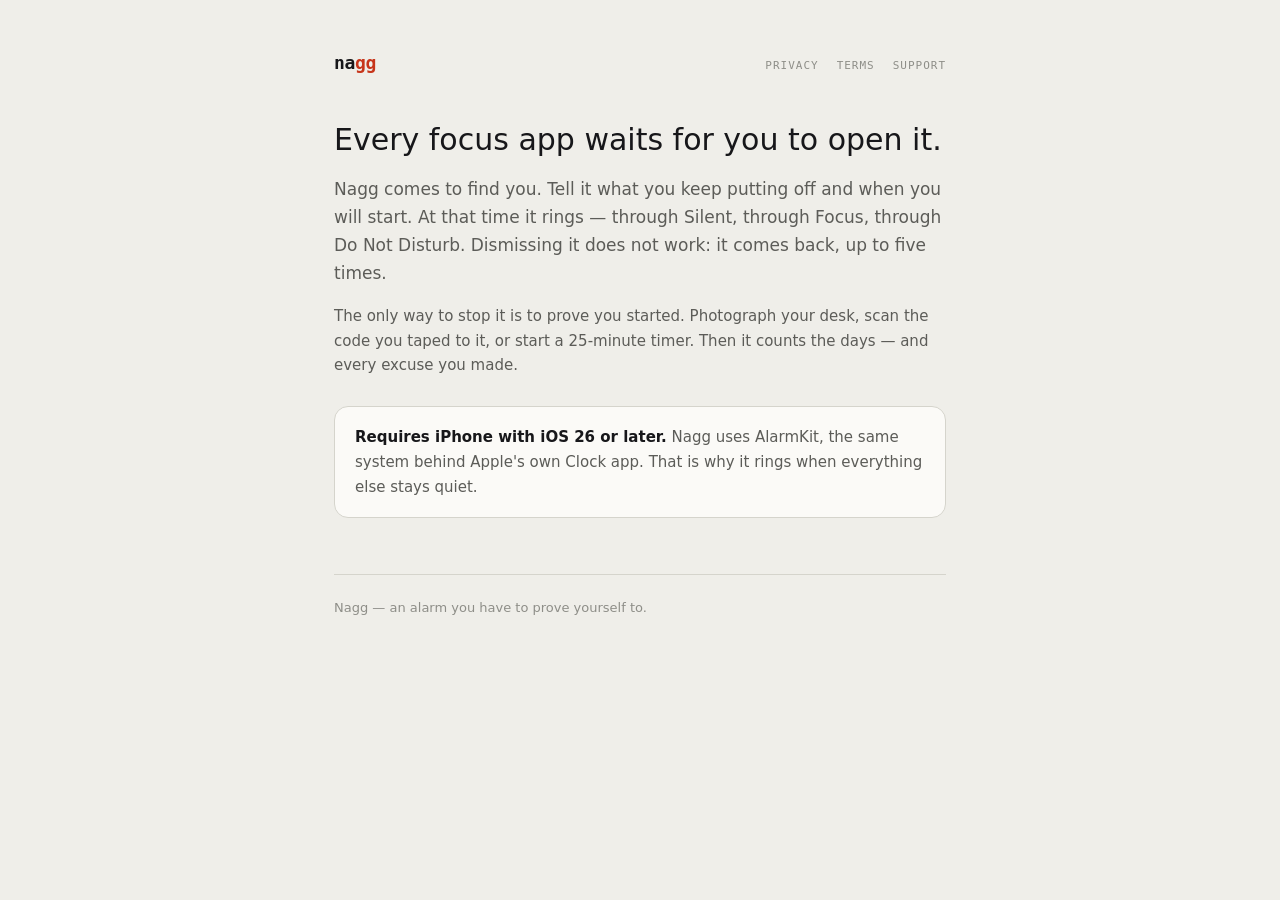
==== index.html @ 7676056b "Publish the pages App Review follows The paywall linked to lockin.app/terms and /privacy, a domain n" ====
<!doctype html>
<html lang="en">
<head>
<meta charset="utf-8">
<meta name="viewport" content="width=device-width, initial-scale=1">
<title>Nagg — an alarm you have to prove yourself to</title>
<link rel="stylesheet" href="style.css">
</head>
<body>
<div class="wrap">

<header>
  <a class="wordmark" href="index.html">na<span>gg</span></a>
  <nav>
    <a href="privacy.html">Privacy</a>
    <a href="terms.html">Terms</a>
    <a href="support.html">Support</a>
  </nav>
</header>

<h1>Every focus app waits for you to open it.</h1>
<p style="font-size:17px">Nagg comes to find you. Tell it what you keep putting off and when
you will start. At that time it rings — through Silent, through Focus, through Do Not
Disturb. Dismissing it does not work: it comes back, up to five times.</p>

<p>The only way to stop it is to prove you started. Photograph your desk, scan the code you
taped to it, or start a 25-minute timer. Then it counts the days — and every excuse you
made.</p>

<div class="card">
  <p><strong>Requires iPhone with iOS 26 or later.</strong> Nagg uses AlarmKit, the same
  system behind Apple's own Clock app. That is why it rings when everything else stays quiet.</p>
</div>

<footer>Nagg — an alarm you have to prove yourself to.</footer>

</div>
</body>
</html>
---- style.css ----
/* The app's identity, on the web. Same tokens as ios/Lockin/Design/NaggStyle.swift —
   a support page that looks like a different product is its own small credibility leak,
   and App Review follows these links. */
:root {
  --ground: #EFEEE9;
  --surface: #FBFAF7;
  --ink: #17171A;
  --ink-2: #5C5C58;
  --ink-3: #8E8E88;
  --line: #D5D4CC;
  --alarm: #C7351A;
  --mono: ui-monospace, "SF Mono", Menlo, monospace;
  --sans: system-ui, -apple-system, "Segoe UI", Roboto, sans-serif;
}
@media (prefers-color-scheme: dark) {
  :root {
    --ground: #121214;
    --surface: #1C1C1F;
    --ink: #EAEAE6;
    --ink-2: #A3A39D;
    --ink-3: #6E6E69;
    --line: #303035;
    --alarm: #E85236;
  }
}

* { box-sizing: border-box; }

body {
  margin: 0;
  background: var(--ground);
  color: var(--ink);
  font-family: var(--sans);
  line-height: 1.65;
  -webkit-font-smoothing: antialiased;
}

.wrap { max-width: 660px; margin: 0 auto; padding: 48px 24px 80px; }

header { display: flex; align-items: baseline; gap: 16px; margin-bottom: 44px; }
.wordmark {
  font-family: var(--mono);
  font-size: 18px;
  font-weight: 600;
  letter-spacing: -0.02em;
  text-decoration: none;
  color: var(--ink);
}
.wordmark span { color: var(--alarm); }

nav { margin-left: auto; display: flex; gap: 18px; }
nav a {
  font-family: var(--mono);
  font-size: 11px;
  letter-spacing: 0.09em;
  text-transform: uppercase;
  color: var(--ink-3);
  text-decoration: none;
}
nav a:hover, nav a[aria-current] { color: var(--alarm); }

h1 { font-size: 30px; font-weight: 500; line-height: 1.2; margin: 0 0 8px; }
h2 { font-size: 17px; font-weight: 600; margin: 36px 0 8px; }

.updated {
  font-family: var(--mono);
  font-size: 11px;
  letter-spacing: 0.09em;
  text-transform: uppercase;
  color: var(--ink-3);
  margin-bottom: 32px;
}

p, li { color: var(--ink-2); font-size: 15px; }
strong { color: var(--ink); font-weight: 600; }
ul { padding-left: 20px; }
li { margin-bottom: 6px; }

a { color: var(--alarm); }

.card {
  background: var(--surface);
  border: 1px solid var(--line);
  border-radius: 14px;
  padding: 18px 20px;
  margin: 28px 0;
}
.card p:first-child { margin-top: 0; }
.card p:last-child { margin-bottom: 0; }

footer {
  margin-top: 56px;
  padding-top: 22px;
  border-top: 1px solid var(--line);
  font-size: 13px;
  color: var(--ink-3);
}
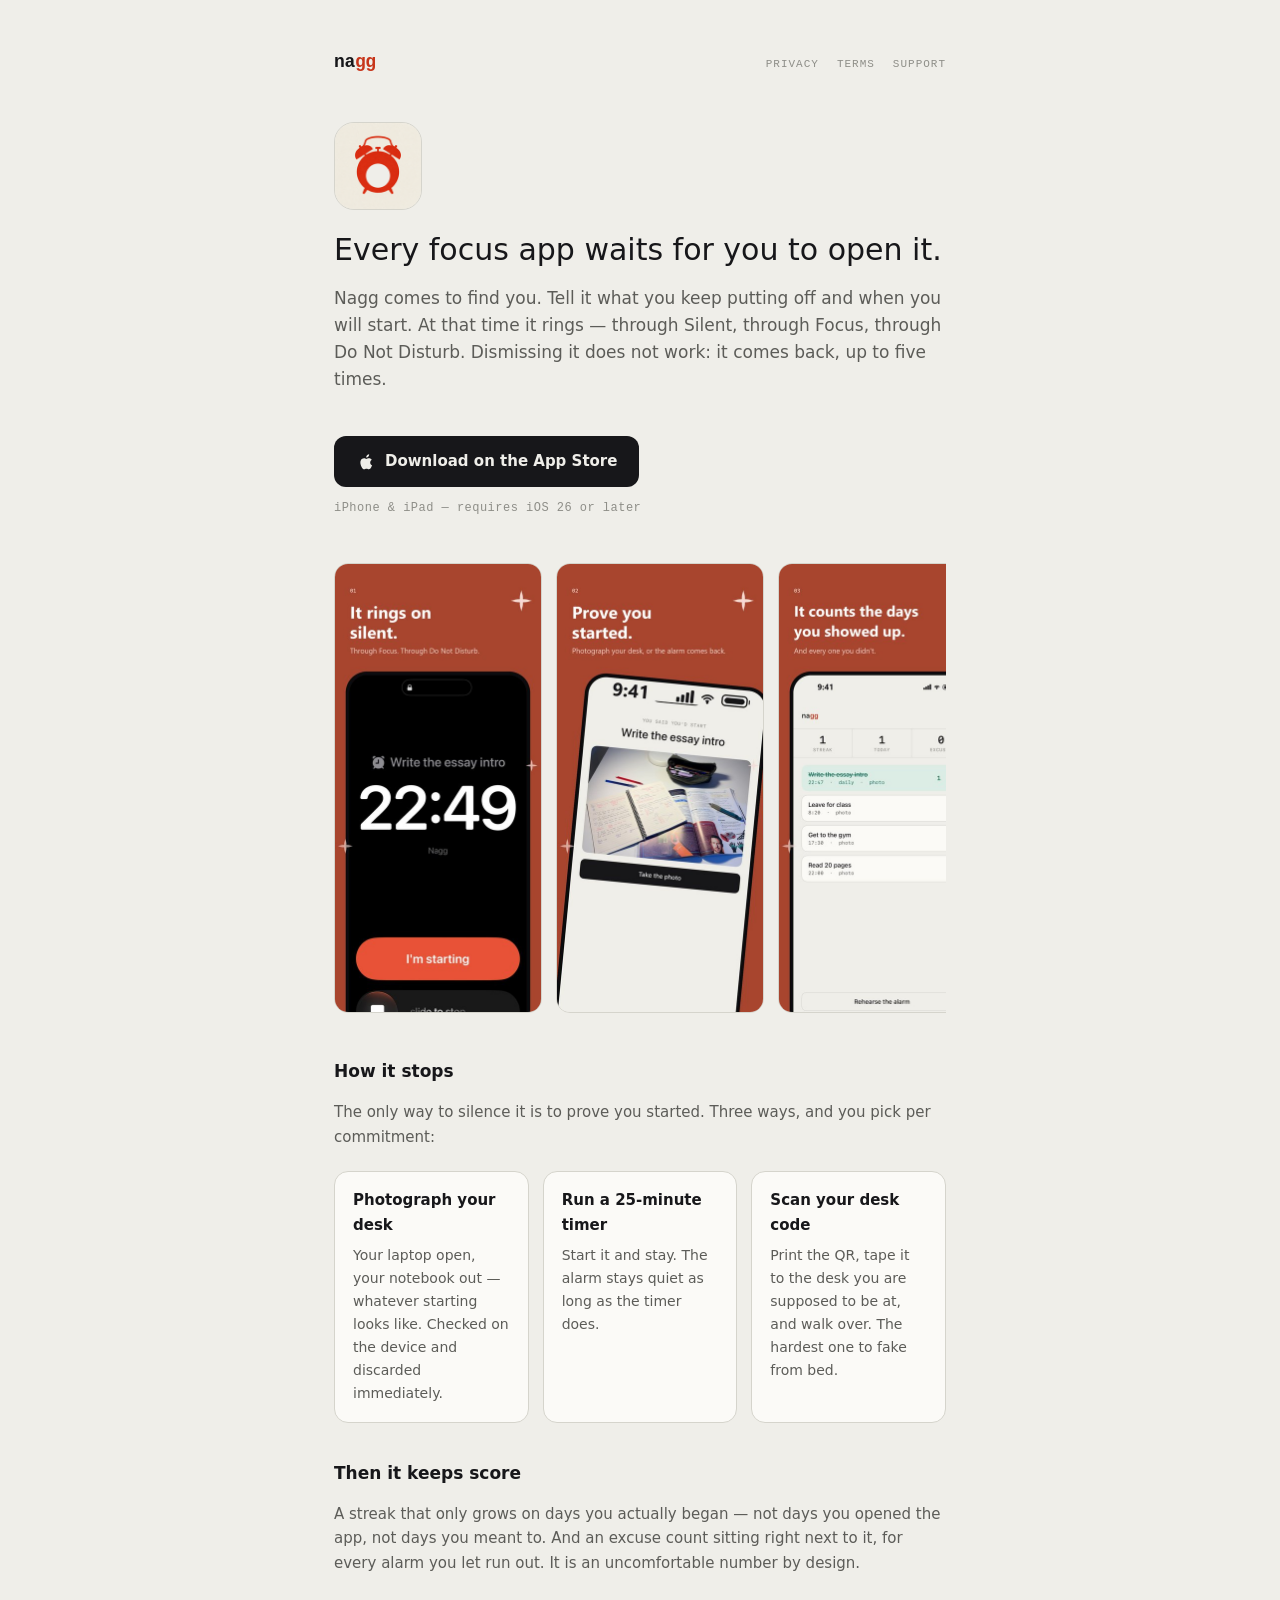
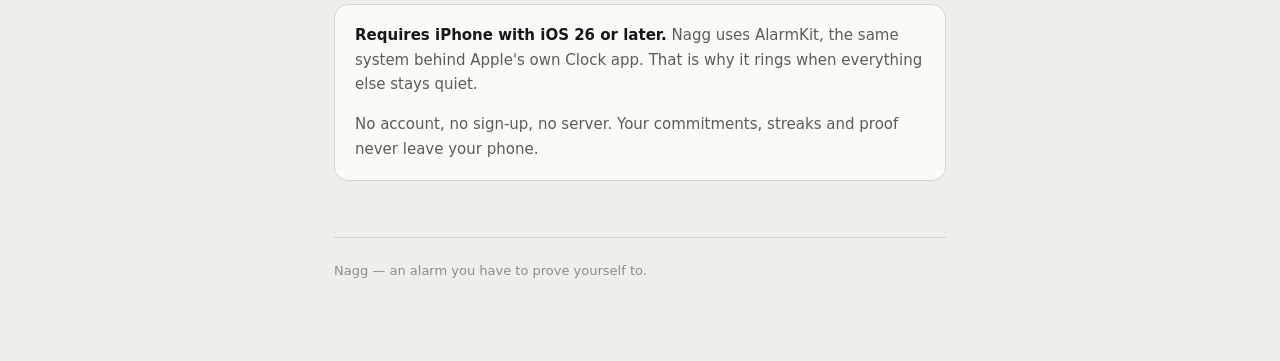
==== commit e7533233: "Give the site the one thing it was missing: a way to get the app Nagg has been live on the App Store" ====
--- a/index.html
+++ b/index.html
@@ -4,6 +4,8 @@
 <meta charset="utf-8">
 <meta name="viewport" content="width=device-width, initial-scale=1">
 <title>Nagg — an alarm you have to prove yourself to</title>
+<meta name="description" content="An alarm that rings through Silent and Focus, and only stops when you prove you started.">
+<link rel="icon" href="img/icon.png">
 <link rel="stylesheet" href="style.css">
 </head>
 <body>
@@ -18,18 +20,57 @@
   </nav>
 </header>
 
-<h1>Every focus app waits for you to open it.</h1>
-<p style="font-size:17px">Nagg comes to find you. Tell it what you keep putting off and when
-you will start. At that time it rings — through Silent, through Focus, through Do Not
-Disturb. Dismissing it does not work: it comes back, up to five times.</p>
+<section class="hero">
+  <img class="appicon" src="img/icon.png" alt="Nagg" width="88" height="88">
+  <h1>Every focus app waits for you to open it.</h1>
+  <p class="lede">Nagg comes to find you. Tell it what you keep putting off and when you
+  will start. At that time it rings — through Silent, through Focus, through Do Not
+  Disturb. Dismissing it does not work: it comes back, up to five times.</p>
 
-<p>The only way to stop it is to prove you started. Photograph your desk, scan the code you
-taped to it, or start a 25-minute timer. Then it counts the days — and every excuse you
-made.</p>
+  <a class="appstore" href="https://apps.apple.com/app/id6802195603">
+    <svg viewBox="0 0 24 24" width="20" height="20" fill="currentColor" aria-hidden="true"><path d="M17.05 12.53c-.02-2.2 1.8-3.26 1.88-3.31-1.02-1.5-2.62-1.7-3.19-1.72-1.36-.14-2.65.8-3.34.8-.69 0-1.75-.78-2.87-.76-1.48.02-2.84.86-3.6 2.18-1.53 2.66-.39 6.6 1.1 8.76.73 1.06 1.6 2.25 2.74 2.2 1.1-.04 1.51-.71 2.84-.71 1.32 0 1.7.71 2.86.69 1.18-.02 1.93-1.08 2.65-2.14.84-1.23 1.18-2.42 1.2-2.48-.03-.01-2.3-.88-2.32-3.5zM14.9 5.36c.6-.74 1.01-1.75.9-2.76-.87.04-1.93.58-2.56 1.31-.56.65-1.06 1.69-.93 2.68.97.08 1.97-.5 2.59-1.23z"/></svg>
+    <span>Download on the App Store</span>
+  </a>
+  <p class="req">iPhone &amp; iPad — requires iOS 26 or later</p>
+</section>
+
+<section class="shots" aria-label="Screenshots">
+  <img src="img/shot-1.jpg" alt="The alarm ringing while the phone is on silent" loading="lazy">
+  <img src="img/shot-2.jpg" alt="Dismissing the alarm does not stop it" loading="lazy">
+  <img src="img/shot-3.jpg" alt="A streak counting the days you started" loading="lazy">
+</section>
+
+<h2>How it stops</h2>
+<p>The only way to silence it is to prove you started. Three ways, and you pick per
+commitment:</p>
+
+<div class="ways">
+  <div class="way">
+    <h3>Photograph your desk</h3>
+    <p>Your laptop open, your notebook out — whatever starting looks like. Checked on the
+    device and discarded immediately.</p>
+  </div>
+  <div class="way">
+    <h3>Run a 25-minute timer</h3>
+    <p>Start it and stay. The alarm stays quiet as long as the timer does.</p>
+  </div>
+  <div class="way">
+    <h3>Scan your desk code</h3>
+    <p>Print the QR, tape it to the desk you are supposed to be at, and walk over. The
+    hardest one to fake from bed.</p>
+  </div>
+</div>
+
+<h2>Then it keeps score</h2>
+<p>A streak that only grows on days you actually began — not days you opened the app, not
+days you meant to. And an excuse count sitting right next to it, for every alarm you let
+run out. It is an uncomfortable number by design.</p>
 
 <div class="card">
   <p><strong>Requires iPhone with iOS 26 or later.</strong> Nagg uses AlarmKit, the same
   system behind Apple's own Clock app. That is why it rings when everything else stays quiet.</p>
+  <p>No account, no sign-up, no server. Your commitments, streaks and proof never leave
+  your phone.</p>
 </div>
 
 <footer>Nagg — an alarm you have to prove yourself to.</footer>
--- a/style.css
+++ b/style.css
@@ -95,3 +95,86 @@
   font-size: 13px;
   color: var(--ink-3);
 }
+
+
+/* ── Home page ─────────────────────────────────────────────────────────────────
+   Added when the app went live: the site had no way to download the thing it was
+   describing. Everything here is layout only — the palette above is unchanged, so
+   the page still matches the app and the store screenshots. */
+
+.hero { margin-bottom: 44px; }
+
+.appicon {
+  display: block;
+  width: 88px; height: 88px;
+  border-radius: 20px;
+  border: 1px solid var(--line);
+  margin-bottom: 22px;
+}
+
+.lede { font-size: 17px; line-height: 1.6; }
+
+/* The one thing the page exists for. Full-width on a phone so it cannot be missed. */
+.appstore {
+  display: inline-flex;
+  align-items: center;
+  gap: 9px;
+  margin-top: 26px;
+  padding: 13px 22px;
+  background: var(--ink);
+  color: var(--ground);
+  border-radius: 12px;
+  font-size: 15px;
+  font-weight: 600;
+  text-decoration: none;
+}
+.appstore:hover { opacity: .88; }
+
+.req {
+  font-family: var(--mono);
+  font-size: 12px;
+  letter-spacing: .04em;
+  color: var(--ink-3);
+  margin-top: 12px;
+}
+
+/* Screenshots scroll sideways rather than shrinking to nothing on a phone. */
+.shots {
+  display: flex;
+  gap: 14px;
+  overflow-x: auto;
+  padding-bottom: 8px;
+  margin: 40px 0 8px;
+  scroll-snap-type: x mandatory;
+}
+.shots img {
+  width: 208px;
+  flex: 0 0 auto;
+  border-radius: 14px;
+  border: 1px solid var(--line);
+  scroll-snap-align: start;
+}
+
+.ways {
+  display: grid;
+  gap: 14px;
+  grid-template-columns: repeat(auto-fit, minmax(190px, 1fr));
+  margin: 22px 0 8px;
+}
+.way {
+  background: var(--surface);
+  border: 1px solid var(--line);
+  border-radius: 14px;
+  padding: 16px 18px;
+}
+.way h3 {
+  font-size: 15px;
+  font-weight: 600;
+  margin: 0 0 6px;
+  color: var(--ink);
+}
+.way p { font-size: 14px; margin: 0; }
+
+@media (max-width: 480px) {
+  .appstore { width: 100%; justify-content: center; }
+}
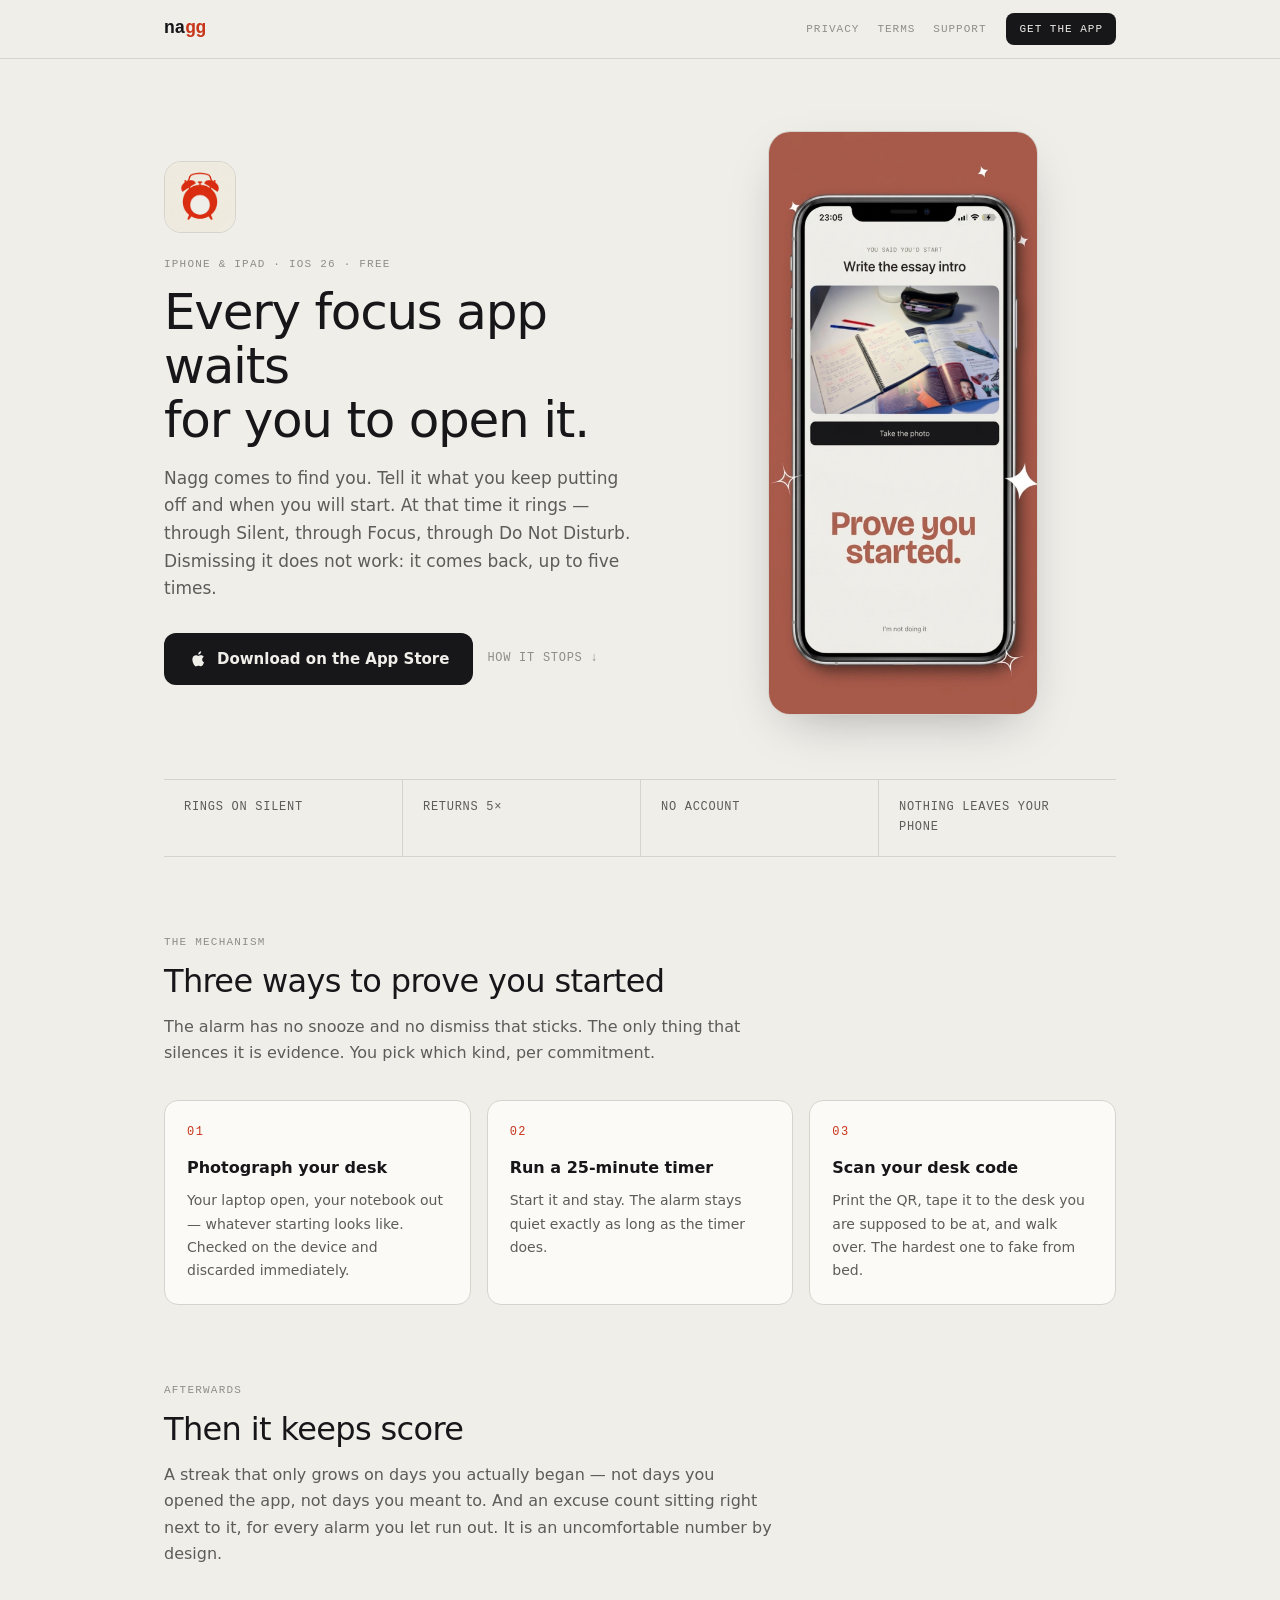
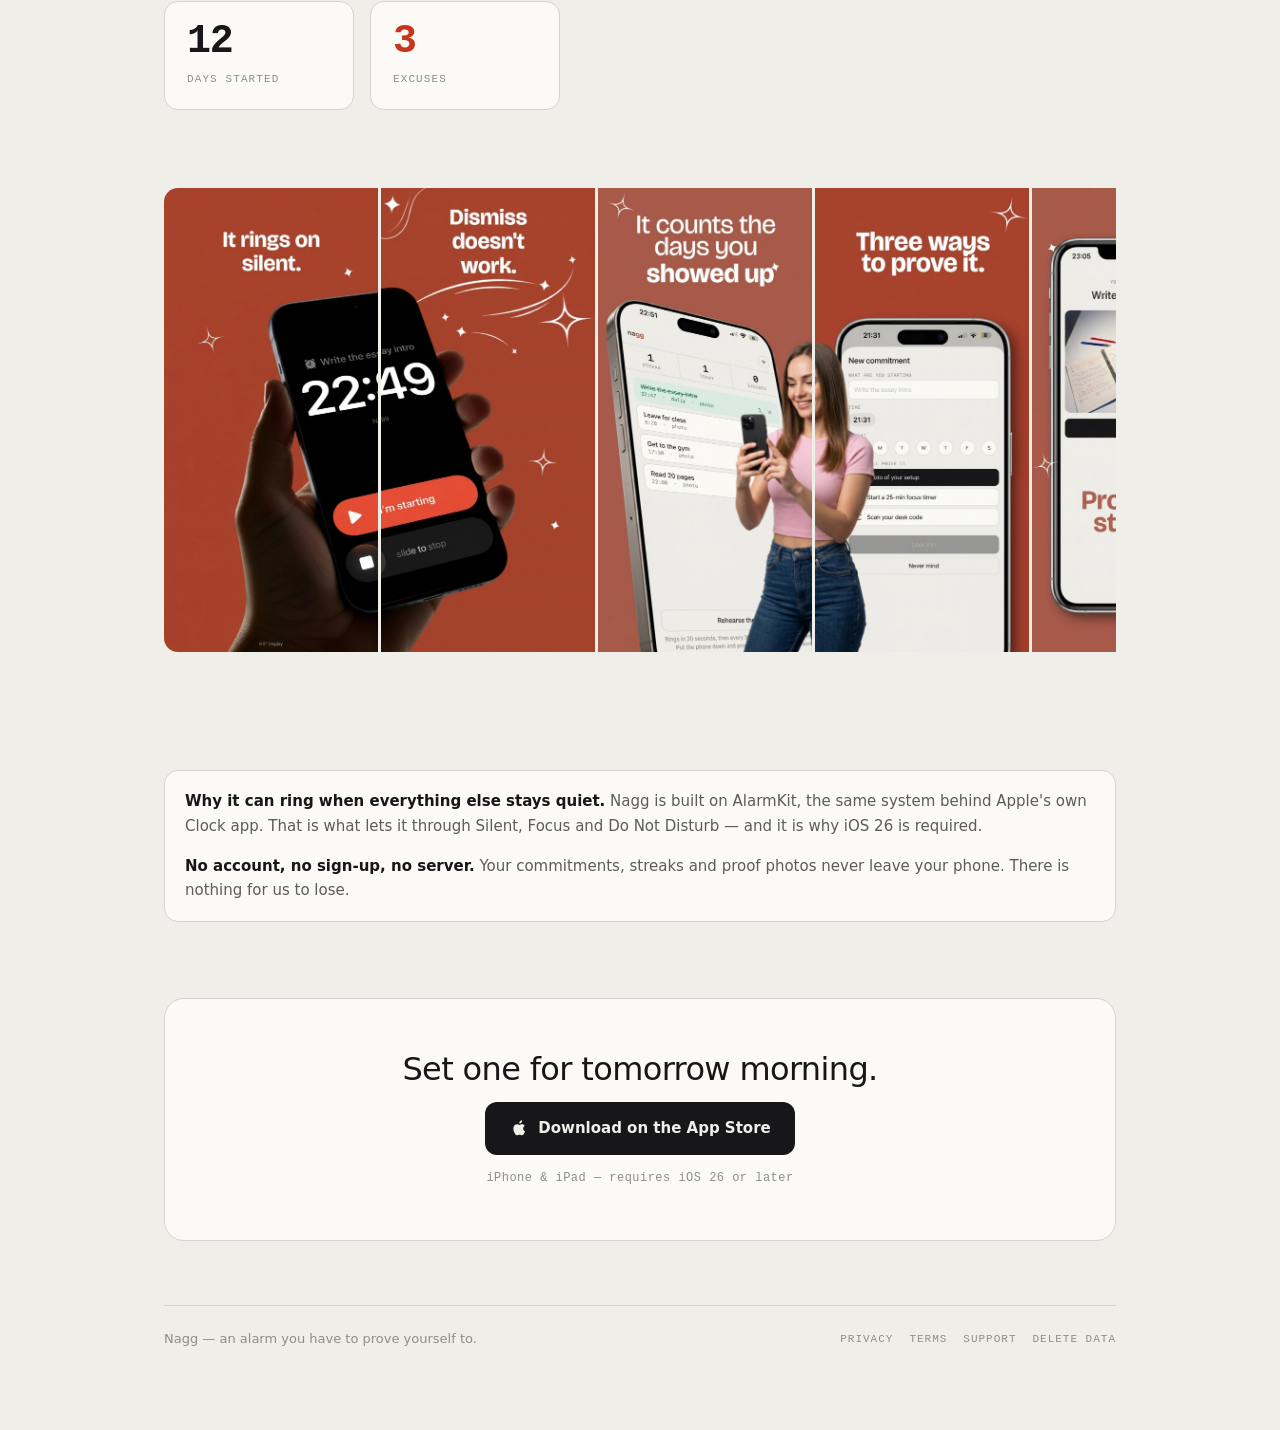
==== commit 71b7d85d: "Rebuild the home page around the store's own screenshots The page described the app in three paragra" ====
--- a/index.html
+++ b/index.html
@@ -4,29 +4,128 @@
 <meta charset="utf-8">
 <meta name="viewport" content="width=device-width, initial-scale=1">
 <title>Nagg — an alarm you have to prove yourself to</title>
-<meta name="description" content="An alarm that rings through Silent and Focus, and only stops when you prove you started.">
+<meta name="description" content="An alarm that rings through Silent and Focus, and only stops when you prove you started. Free on iPhone and iPad.">
 <link rel="icon" href="img/icon.png">
+<link rel="apple-touch-icon" href="img/icon.png">
+<meta property="og:title" content="Nagg — an alarm you have to prove yourself to">
+<meta property="og:description" content="Rings through Silent and Focus. Only stops when you prove you started.">
+<meta property="og:image" content="https://nagg.pro/img/icon.png">
+<meta property="og:url" content="https://nagg.pro/">
+<meta name="twitter:card" content="summary">
 <link rel="stylesheet" href="style.css">
 </head>
-<body>
+<body class="home">
+
+<header class="bar">
+  <div class="bar-in">
+    <a class="wordmark" href="index.html">na<span>gg</span></a>
+    <nav>
+      <a href="privacy.html">Privacy</a>
+      <a href="terms.html">Terms</a>
+      <a href="support.html">Support</a>
+    </nav>
+    <a class="bar-cta" href="https://apps.apple.com/app/id6802195603">Get&nbsp;the&nbsp;app</a>
+  </div>
+</header>
+
 <div class="wrap">
 
-<header>
-  <a class="wordmark" href="index.html">na<span>gg</span></a>
-  <nav>
-    <a href="privacy.html">Privacy</a>
-    <a href="terms.html">Terms</a>
-    <a href="support.html">Support</a>
-  </nav>
-</header>
+<section class="hero">
+  <div class="hero-copy">
+    <img class="appicon" src="img/icon.png" alt="" width="72" height="72">
+    <p class="eyebrow">iPhone &amp; iPad · iOS 26 · Free</p>
+    <h1>Every focus app waits<br>for you to open it.</h1>
+    <p class="lede">Nagg comes to find you. Tell it what you keep putting off and when you
+    will start. At that time it rings — through Silent, through Focus, through Do Not
+    Disturb. Dismissing it does not work: it comes back, up to five times.</p>
 
-<section class="hero">
-  <img class="appicon" src="img/icon.png" alt="Nagg" width="88" height="88">
-  <h1>Every focus app waits for you to open it.</h1>
-  <p class="lede">Nagg comes to find you. Tell it what you keep putting off and when you
-  will start. At that time it rings — through Silent, through Focus, through Do Not
-  Disturb. Dismissing it does not work: it comes back, up to five times.</p>
+    <div class="cta-row">
+      <a class="appstore" href="https://apps.apple.com/app/id6802195603">
+        <svg viewBox="0 0 24 24" width="20" height="20" fill="currentColor" aria-hidden="true"><path d="M17.05 12.53c-.02-2.2 1.8-3.26 1.88-3.31-1.02-1.5-2.62-1.7-3.19-1.72-1.36-.14-2.65.8-3.34.8-.69 0-1.75-.78-2.87-.76-1.48.02-2.84.86-3.6 2.18-1.53 2.66-.39 6.6 1.1 8.76.73 1.06 1.6 2.25 2.74 2.2 1.1-.04 1.51-.71 2.84-.71 1.32 0 1.7.71 2.86.69 1.18-.02 1.93-1.08 2.65-2.14.84-1.23 1.18-2.42 1.2-2.48-.03-.01-2.3-.88-2.32-3.5zM14.9 5.36c.6-.74 1.01-1.75.9-2.76-.87.04-1.93.58-2.56 1.31-.56.65-1.06 1.69-.93 2.68.97.08 1.97-.5 2.59-1.23z"/></svg>
+        <span>Download on the App Store</span>
+      </a>
+      <a class="ghost" href="#stop">How it stops ↓</a>
+    </div>
+  </div>
 
+  <div class="hero-shot">
+    <img src="img/shot-5.jpg" alt="Nagg asking for a photo of the desk before it will go quiet" width="900" height="1954">
+  </div>
+</section>
+
+<ul class="claims">
+  <li><span>Rings on Silent</span></li>
+  <li><span>Returns 5×</span></li>
+  <li><span>No account</span></li>
+  <li><span>Nothing leaves your phone</span></li>
+</ul>
+
+<section id="stop" class="block">
+  <p class="eyebrow">The mechanism</p>
+  <h2>Three ways to prove you started</h2>
+  <p class="intro">The alarm has no snooze and no dismiss that sticks. The only thing that
+  silences it is evidence. You pick which kind, per commitment.</p>
+
+  <div class="ways">
+    <div class="way">
+      <span class="num">01</span>
+      <h3>Photograph your desk</h3>
+      <p>Your laptop open, your notebook out — whatever starting looks like. Checked on the
+      device and discarded immediately.</p>
+    </div>
+    <div class="way">
+      <span class="num">02</span>
+      <h3>Run a 25-minute timer</h3>
+      <p>Start it and stay. The alarm stays quiet exactly as long as the timer does.</p>
+    </div>
+    <div class="way">
+      <span class="num">03</span>
+      <h3>Scan your desk code</h3>
+      <p>Print the QR, tape it to the desk you are supposed to be at, and walk over. The
+      hardest one to fake from bed.</p>
+    </div>
+  </div>
+</section>
+
+<section class="block">
+  <p class="eyebrow">Afterwards</p>
+  <h2>Then it keeps score</h2>
+  <p class="intro">A streak that only grows on days you actually began — not days you opened
+  the app, not days you meant to. And an excuse count sitting right next to it, for every
+  alarm you let run out. It is an uncomfortable number by design.</p>
+
+  <div class="score" aria-hidden="true">
+    <div class="fig">
+      <span class="n">12</span>
+      <span class="l">days started</span>
+    </div>
+    <div class="fig bad">
+      <span class="n">3</span>
+      <span class="l">excuses</span>
+    </div>
+  </div>
+</section>
+
+<section class="shots" aria-label="Screens from the App Store listing">
+  <img src="img/shot-1.jpg" alt="The alarm ringing with a Start button" loading="lazy" width="900" height="1954">
+  <img src="img/shot-2.jpg" alt="Dismissing the alarm does not stop it" loading="lazy" width="900" height="1954">
+  <img src="img/shot-3.jpg" alt="A streak counting the days you started, next to an excuse count" loading="lazy" width="900" height="1954">
+  <img src="img/shot-4.jpg" alt="Creating a commitment and choosing one of the three proofs" loading="lazy" width="900" height="1954">
+  <img src="img/shot-5.jpg" alt="Taking the photo that proves you started" loading="lazy" width="900" height="1954">
+</section>
+
+<section class="block">
+  <div class="card">
+    <p><strong>Why it can ring when everything else stays quiet.</strong> Nagg is built on
+    AlarmKit, the same system behind Apple's own Clock app. That is what lets it through
+    Silent, Focus and Do Not Disturb — and it is why iOS 26 is required.</p>
+    <p><strong>No account, no sign-up, no server.</strong> Your commitments, streaks and
+    proof photos never leave your phone. There is nothing for us to lose.</p>
+  </div>
+</section>
+
+<section class="tail">
+  <h2>Set one for tomorrow morning.</h2>
   <a class="appstore" href="https://apps.apple.com/app/id6802195603">
     <svg viewBox="0 0 24 24" width="20" height="20" fill="currentColor" aria-hidden="true"><path d="M17.05 12.53c-.02-2.2 1.8-3.26 1.88-3.31-1.02-1.5-2.62-1.7-3.19-1.72-1.36-.14-2.65.8-3.34.8-.69 0-1.75-.78-2.87-.76-1.48.02-2.84.86-3.6 2.18-1.53 2.66-.39 6.6 1.1 8.76.73 1.06 1.6 2.25 2.74 2.2 1.1-.04 1.51-.71 2.84-.71 1.32 0 1.7.71 2.86.69 1.18-.02 1.93-1.08 2.65-2.14.84-1.23 1.18-2.42 1.2-2.48-.03-.01-2.3-.88-2.32-3.5zM14.9 5.36c.6-.74 1.01-1.75.9-2.76-.87.04-1.93.58-2.56 1.31-.56.65-1.06 1.69-.93 2.68.97.08 1.97-.5 2.59-1.23z"/></svg>
     <span>Download on the App Store</span>
@@ -34,46 +133,15 @@
   <p class="req">iPhone &amp; iPad — requires iOS 26 or later</p>
 </section>
 
-<section class="shots" aria-label="Screenshots">
-  <img src="img/shot-1.jpg" alt="The alarm ringing while the phone is on silent" loading="lazy">
-  <img src="img/shot-2.jpg" alt="Dismissing the alarm does not stop it" loading="lazy">
-  <img src="img/shot-3.jpg" alt="A streak counting the days you started" loading="lazy">
-</section>
-
-<h2>How it stops</h2>
-<p>The only way to silence it is to prove you started. Three ways, and you pick per
-commitment:</p>
-
-<div class="ways">
-  <div class="way">
-    <h3>Photograph your desk</h3>
-    <p>Your laptop open, your notebook out — whatever starting looks like. Checked on the
-    device and discarded immediately.</p>
-  </div>
-  <div class="way">
-    <h3>Run a 25-minute timer</h3>
-    <p>Start it and stay. The alarm stays quiet as long as the timer does.</p>
-  </div>
-  <div class="way">
-    <h3>Scan your desk code</h3>
-    <p>Print the QR, tape it to the desk you are supposed to be at, and walk over. The
-    hardest one to fake from bed.</p>
-  </div>
-</div>
-
-<h2>Then it keeps score</h2>
-<p>A streak that only grows on days you actually began — not days you opened the app, not
-days you meant to. And an excuse count sitting right next to it, for every alarm you let
-run out. It is an uncomfortable number by design.</p>
-
-<div class="card">
-  <p><strong>Requires iPhone with iOS 26 or later.</strong> Nagg uses AlarmKit, the same
-  system behind Apple's own Clock app. That is why it rings when everything else stays quiet.</p>
-  <p>No account, no sign-up, no server. Your commitments, streaks and proof never leave
-  your phone.</p>
-</div>
-
-<footer>Nagg — an alarm you have to prove yourself to.</footer>
+<footer>
+  <span>Nagg — an alarm you have to prove yourself to.</span>
+  <nav>
+    <a href="privacy.html">Privacy</a>
+    <a href="terms.html">Terms</a>
+    <a href="support.html">Support</a>
+    <a href="delete-data.html">Delete data</a>
+  </nav>
+</footer>
 
 </div>
 </body>
--- a/style.css
+++ b/style.css
@@ -9,6 +9,7 @@
   --ink-3: #8E8E88;
   --line: #D5D4CC;
   --alarm: #C7351A;
+  --shadow: 0 18px 50px -22px rgba(23,23,26,.38);
   --mono: ui-monospace, "SF Mono", Menlo, monospace;
   --sans: system-ui, -apple-system, "Segoe UI", Roboto, sans-serif;
 }
@@ -21,6 +22,7 @@
     --ink-3: #6E6E69;
     --line: #303035;
     --alarm: #E85236;
+    --shadow: 0 18px 50px -22px rgba(0,0,0,.7);
   }
 }
 
@@ -37,6 +39,7 @@
 
 .wrap { max-width: 660px; margin: 0 auto; padding: 48px 24px 80px; }
 
+/* Legal and support pages keep the plain document header. */
 header { display: flex; align-items: baseline; gap: 16px; margin-bottom: 44px; }
 .wordmark {
   font-family: var(--mono);
@@ -98,83 +101,286 @@
 
 
 /* ── Home page ─────────────────────────────────────────────────────────────────
-   Added when the app went live: the site had no way to download the thing it was
-   describing. Everything here is layout only — the palette above is unchanged, so
-   the page still matches the app and the store screenshots. */
-
-.hero { margin-bottom: 44px; }
-
+   The store listing sells the app; this page has to make the mechanism obvious in
+   one screen. Layout only — the palette above is untouched, so the page still
+   matches the app and the store screenshots. */
+
+body.home .wrap { max-width: 1000px; padding-top: 0; }
+
+/* Sticky bar: the download link stays reachable from any scroll position, which is
+   the whole job of this page. */
+.bar {
+  position: sticky;
+  top: 0;
+  z-index: 10;
+  display: block;
+  margin: 0;
+  /* Deliberately opaque rather than blurred: a backdrop-filter here painted the whole
+     page blank in one Chromium compositing path, and the blur was worth nothing. */
+  background: var(--ground);
+  border-bottom: 1px solid var(--line);
+}
+.bar-in {
+  max-width: 1000px;
+  margin: 0 auto;
+  padding: 13px 24px;
+  display: flex;
+  align-items: center;
+  gap: 20px;
+}
+.bar nav { margin-left: auto; }
+.bar-cta {
+  font-family: var(--mono);
+  font-size: 11px;
+  letter-spacing: .09em;
+  text-transform: uppercase;
+  text-decoration: none;
+  color: var(--ground);
+  background: var(--ink);
+  padding: 7px 13px;
+  border-radius: 8px;
+}
+.bar-cta:hover { opacity: .85; }
+@media (max-width: 620px) {
+  .bar nav { display: none; }
+  .bar-in { gap: 12px; }
+  .bar-cta { margin-left: auto; }
+}
+
+.eyebrow {
+  font-family: var(--mono);
+  font-size: 11px;
+  letter-spacing: .11em;
+  text-transform: uppercase;
+  color: var(--ink-3);
+  margin: 0 0 12px;
+}
+
+/* Hero: the sentence and a real screen side by side. On a phone the screen drops
+   below, because the sentence is what has to land first. */
+.hero {
+  display: grid;
+  grid-template-columns: minmax(0, 1.05fr) minmax(0, .95fr);
+  gap: 56px;
+  align-items: center;
+  padding: 72px 0 64px;
+}
+.hero-copy { min-width: 0; }
 .appicon {
   display: block;
-  width: 88px; height: 88px;
-  border-radius: 20px;
+  width: 72px; height: 72px;
+  border-radius: 17px;
   border: 1px solid var(--line);
   margin-bottom: 22px;
 }
-
-.lede { font-size: 17px; line-height: 1.6; }
-
-/* The one thing the page exists for. Full-width on a phone so it cannot be missed. */
+body.home h1 {
+  font-size: clamp(32px, 4.6vw, 50px);
+  font-weight: 500;
+  letter-spacing: -.025em;
+  line-height: 1.08;
+  margin: 0 0 18px;
+}
+.lede { font-size: 17px; line-height: 1.62; max-width: 46ch; margin: 0; }
+
+/* The store screenshots already carry their own frame and background, so this is a
+   plain rounded card — a second device frame around them just looks like a mistake. */
+.hero-shot {
+  justify-self: center;
+  line-height: 0;
+  border-radius: 22px;
+  overflow: hidden;
+  border: 1px solid var(--line);
+  box-shadow: var(--shadow);
+}
+.hero-shot img {
+  display: block;
+  width: 268px;
+  height: auto;
+}
+
+.cta-row { display: flex; flex-wrap: wrap; align-items: center; gap: 14px; margin-top: 30px; }
 .appstore {
   display: inline-flex;
   align-items: center;
   gap: 9px;
-  margin-top: 26px;
-  padding: 13px 22px;
+  padding: 14px 24px;
   background: var(--ink);
   color: var(--ground);
   border-radius: 12px;
   font-size: 15px;
   font-weight: 600;
   text-decoration: none;
-}
-.appstore:hover { opacity: .88; }
+  transition: transform .15s ease, opacity .15s ease;
+}
+.appstore:hover { opacity: .9; transform: translateY(-1px); }
+.ghost {
+  font-family: var(--mono);
+  font-size: 12px;
+  letter-spacing: .06em;
+  text-transform: uppercase;
+  color: var(--ink-3);
+  text-decoration: none;
+}
+.ghost:hover { color: var(--alarm); }
 
 .req {
   font-family: var(--mono);
   font-size: 12px;
   letter-spacing: .04em;
   color: var(--ink-3);
-  margin-top: 12px;
-}
-
-/* Screenshots scroll sideways rather than shrinking to nothing on a phone. */
+  margin-top: 14px;
+}
+
+/* Four facts, hairline-separated. The app states facts in mono, so the site does too. */
+.claims {
+  list-style: none;
+  display: grid;
+  grid-template-columns: repeat(4, 1fr);
+  gap: 0;
+  margin: 0;
+  padding: 0;
+  border-top: 1px solid var(--line);
+  border-bottom: 1px solid var(--line);
+}
+.claims li {
+  margin: 0;
+  padding: 18px 20px;
+  border-left: 1px solid var(--line);
+  font-family: var(--mono);
+  font-size: 12px;
+  letter-spacing: .06em;
+  text-transform: uppercase;
+  color: var(--ink-2);
+}
+.claims li:first-child { border-left: 0; }
+@media (max-width: 720px) {
+  .claims { grid-template-columns: repeat(2, 1fr); }
+  .claims li:nth-child(3) { border-left: 0; }
+  .claims li:nth-child(n+3) { border-top: 1px solid var(--line); }
+}
+
+.block { padding: 76px 0 0; }
+body.home h2 {
+  font-size: clamp(24px, 3vw, 32px);
+  font-weight: 500;
+  letter-spacing: -.02em;
+  line-height: 1.15;
+  margin: 0 0 14px;
+}
+.intro { font-size: 16px; max-width: 60ch; margin: 0; }
+
+.ways {
+  display: grid;
+  gap: 16px;
+  grid-template-columns: repeat(auto-fit, minmax(240px, 1fr));
+  margin-top: 34px;
+}
+.way {
+  background: var(--surface);
+  border: 1px solid var(--line);
+  border-radius: 14px;
+  padding: 22px;
+  transition: transform .15s ease, border-color .15s ease;
+}
+.way:hover { transform: translateY(-2px); border-color: var(--ink-3); }
+.way .num {
+  display: block;
+  font-family: var(--mono);
+  font-size: 12px;
+  letter-spacing: .12em;
+  color: var(--alarm);
+  margin-bottom: 12px;
+}
+.way h3 { font-size: 16px; font-weight: 600; margin: 0 0 8px; color: var(--ink); }
+.way p { font-size: 14px; margin: 0; }
+
+/* The two counters, the way the app puts them: side by side, one of them unflattering. */
+.score { display: flex; gap: 16px; margin-top: 34px; }
+.fig {
+  flex: 0 1 190px;
+  background: var(--surface);
+  border: 1px solid var(--line);
+  border-radius: 14px;
+  padding: 20px 22px;
+}
+.fig .n {
+  display: block;
+  font-family: var(--mono);
+  font-size: 40px;
+  font-weight: 600;
+  line-height: 1;
+  letter-spacing: -.03em;
+  color: var(--ink);
+}
+.fig.bad .n { color: var(--alarm); }
+.fig .l {
+  display: block;
+  margin-top: 8px;
+  font-family: var(--mono);
+  font-size: 11px;
+  letter-spacing: .1em;
+  text-transform: uppercase;
+  color: var(--ink-3);
+}
+
+/* The five App Store screens, in store order. Pairs of them are one composition
+   split across two panels, so the gap stays hairline-thin: widen it and a phone
+   gets sawn in half. They scroll sideways rather than shrinking to nothing. */
 .shots {
   display: flex;
-  gap: 14px;
+  gap: 3px;
   overflow-x: auto;
-  padding-bottom: 8px;
-  margin: 40px 0 8px;
-  scroll-snap-type: x mandatory;
+  padding: 8px 0 14px;
+  margin-top: 70px;
+  scroll-snap-type: x proximity;
 }
 .shots img {
-  width: 208px;
+  width: 214px;
+  height: auto;
   flex: 0 0 auto;
-  border-radius: 14px;
-  border: 1px solid var(--line);
-  scroll-snap-align: start;
-}
-
-.ways {
-  display: grid;
-  gap: 14px;
-  grid-template-columns: repeat(auto-fit, minmax(190px, 1fr));
-  margin: 22px 0 8px;
-}
-.way {
+  scroll-snap-align: center;
+}
+.shots img:first-child { border-radius: 14px 0 0 14px; }
+.shots img:last-child { border-radius: 0 14px 14px 0; }
+
+.tail {
+  margin-top: 76px;
+  padding: 52px 24px;
+  text-align: center;
   background: var(--surface);
   border: 1px solid var(--line);
-  border-radius: 14px;
-  padding: 16px 18px;
-}
-.way h3 {
-  font-size: 15px;
-  font-weight: 600;
-  margin: 0 0 6px;
-  color: var(--ink);
-}
-.way p { font-size: 14px; margin: 0; }
-
+  border-radius: 20px;
+}
+.tail h2 { margin: 0 0 24px; }
+.tail .req { margin-bottom: 0; }
+
+body.home footer {
+  display: flex;
+  flex-wrap: wrap;
+  align-items: center;
+  gap: 16px;
+  margin-top: 64px;
+}
+body.home footer nav { gap: 16px; }
+
+@media (max-width: 860px) {
+  .hero {
+    grid-template-columns: 1fr;
+    gap: 44px;
+    padding: 52px 0 56px;
+  }
+  .hero-shot { justify-self: start; }
+  .hero-shot img { width: 224px; }
+  .block { padding-top: 60px; }
+}
 @media (max-width: 480px) {
+  body.home .wrap { padding-left: 20px; padding-right: 20px; }
   .appstore { width: 100%; justify-content: center; }
-}
+  .cta-row { gap: 10px; }
+  .score { flex-direction: column; }
+  .fig { flex: 1 1 auto; }
+  .tail { padding: 40px 20px; }
+}
+@media (prefers-reduced-motion: reduce) {
+  * { transition: none !important; }
+}
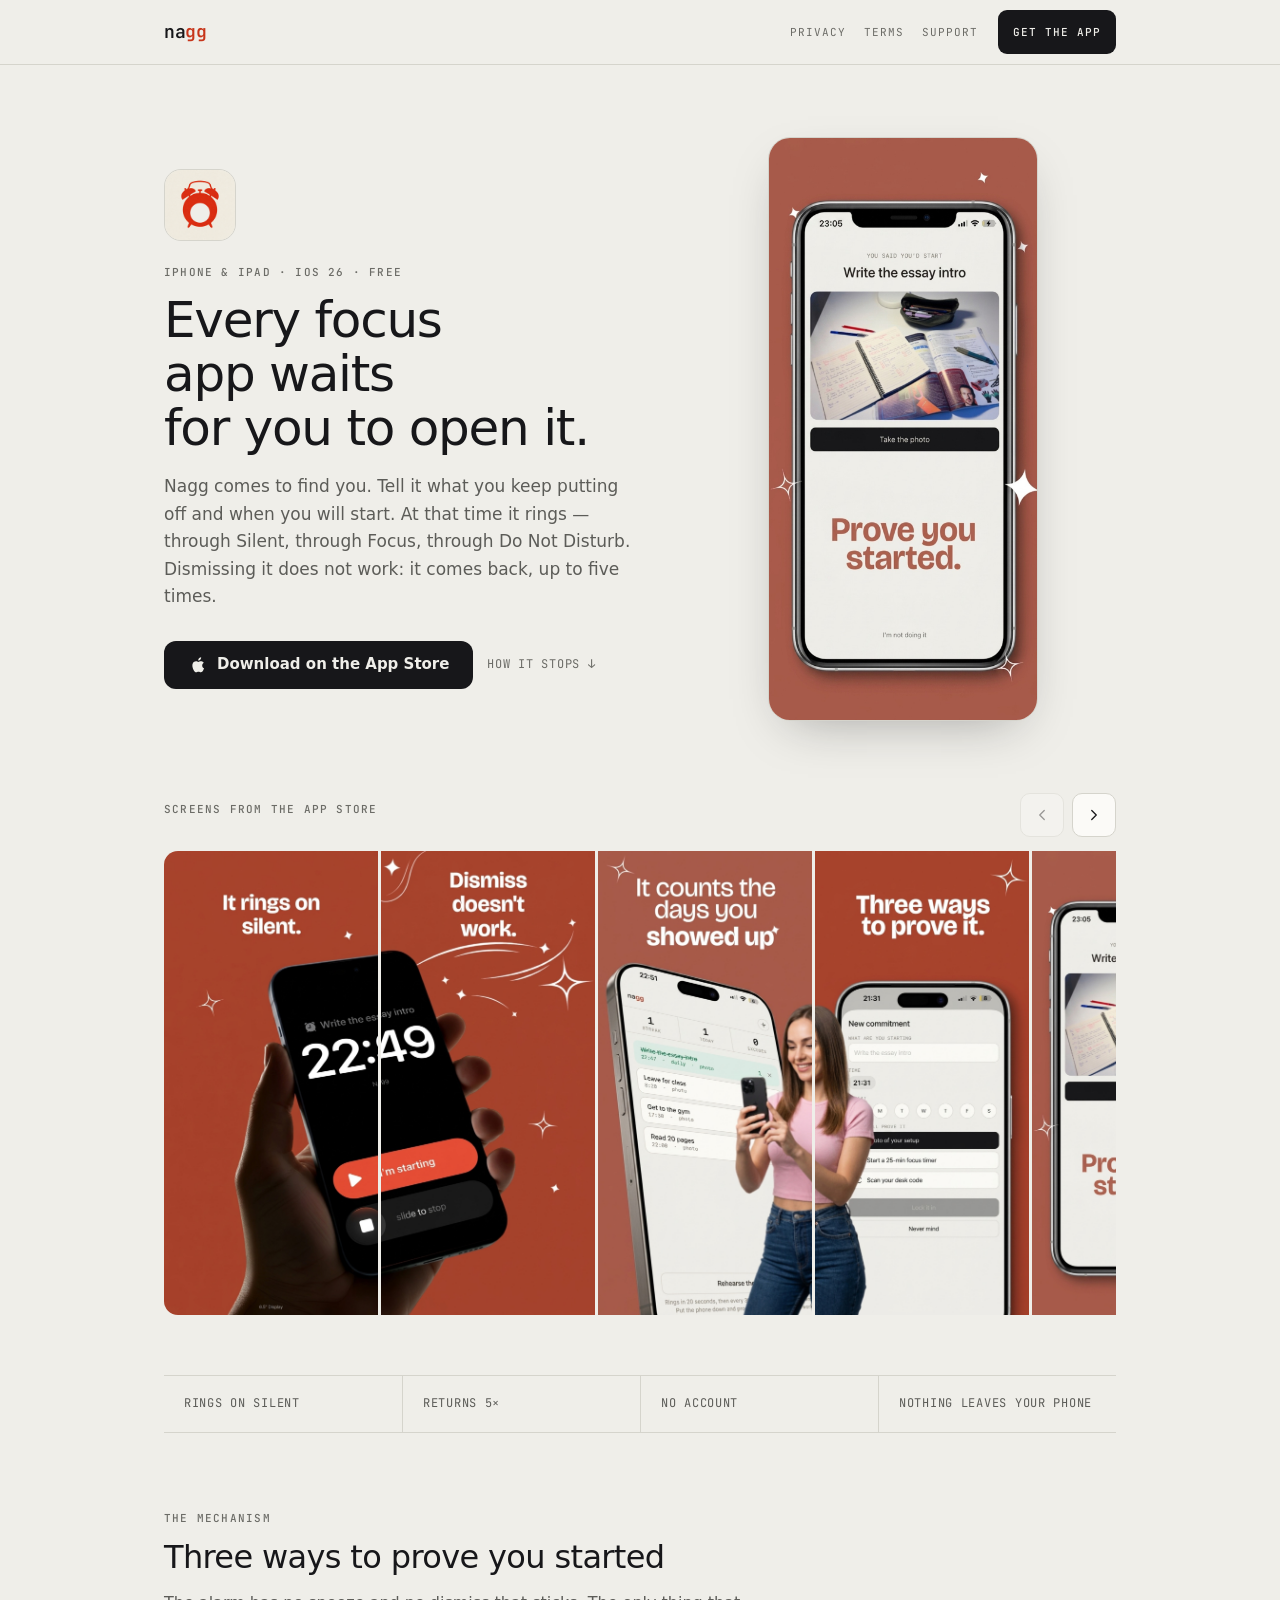
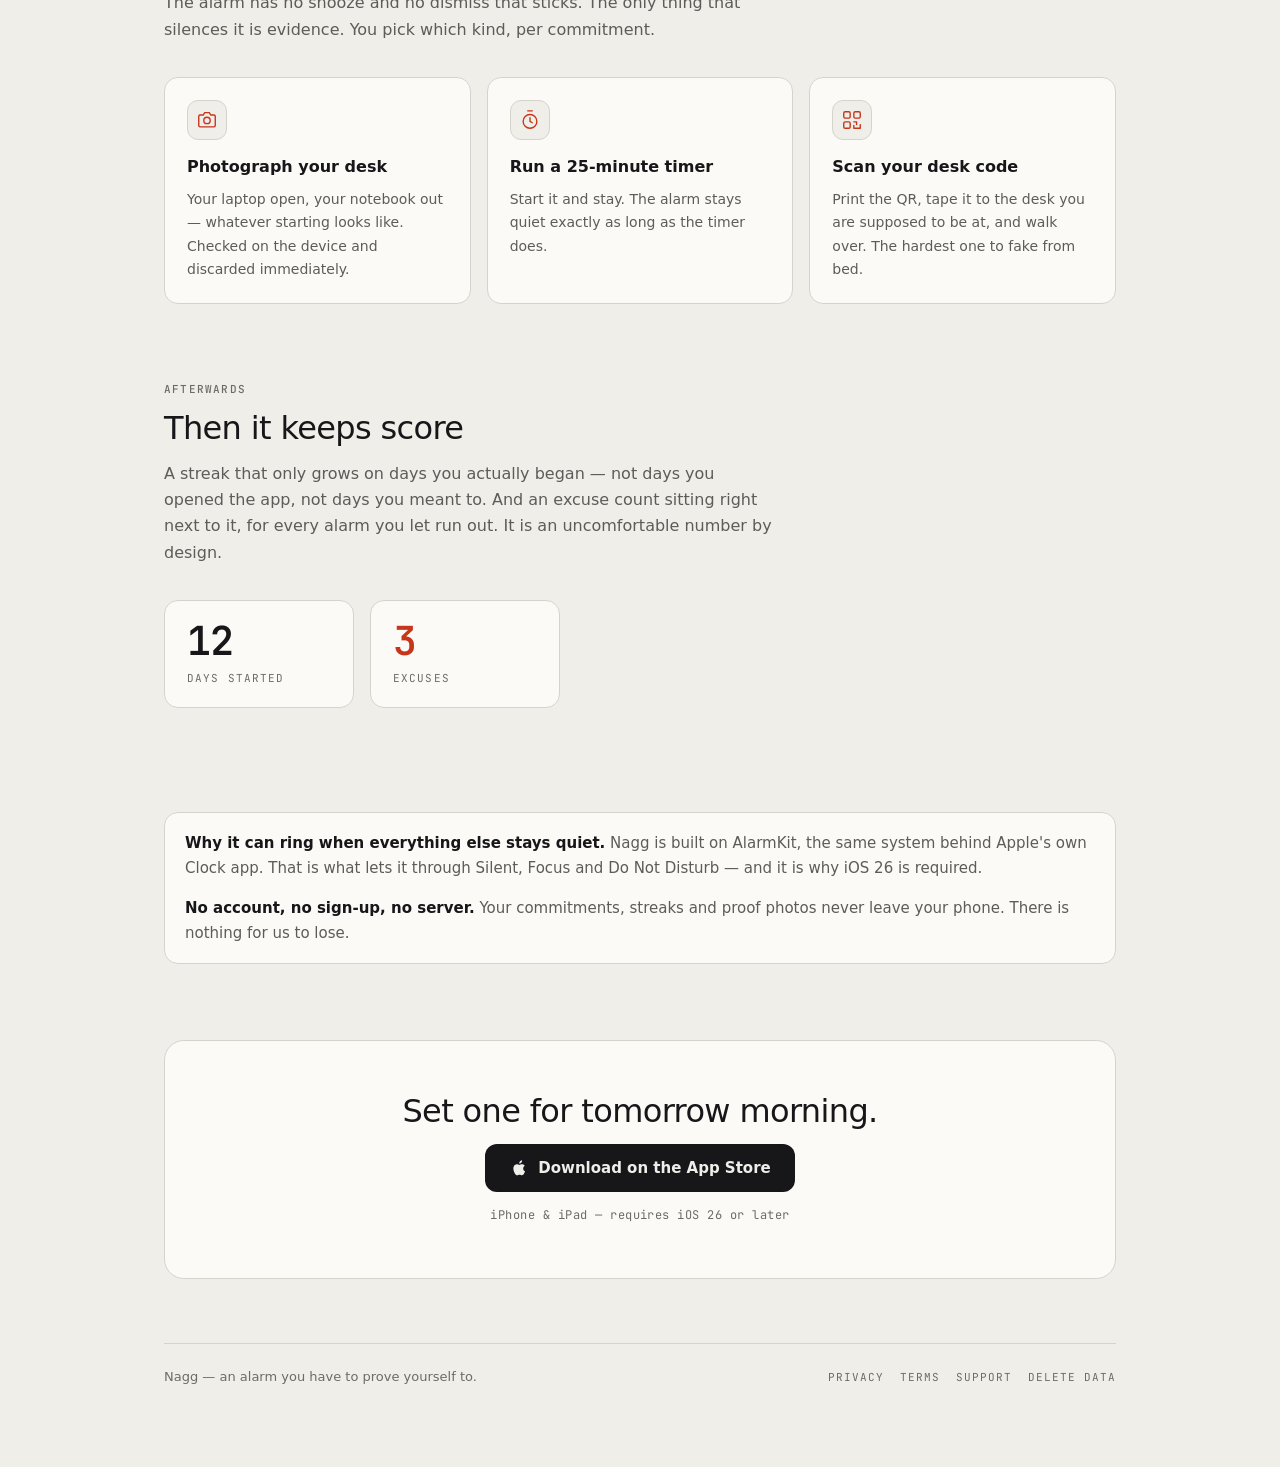
==== commit 2f3fc484: "Rebuild the home page on the App Store landing pattern Reorders the page to hero > screenshots > mec" ====
--- a/index.html
+++ b/index.html
@@ -12,14 +12,19 @@
 <meta property="og:image" content="https://nagg.pro/img/icon.png">
 <meta property="og:url" content="https://nagg.pro/">
 <meta name="twitter:card" content="summary">
+<link rel="preconnect" href="https://fonts.googleapis.com">
+<link rel="preconnect" href="https://fonts.gstatic.com" crossorigin>
+<link rel="stylesheet" href="https://fonts.googleapis.com/css2?family=JetBrains+Mono:wght@400;500;600&display=swap">
 <link rel="stylesheet" href="style.css">
 </head>
 <body class="home">
 
+<a class="skip" href="#main">Skip to content</a>
+
 <header class="bar">
   <div class="bar-in">
     <a class="wordmark" href="index.html">na<span>gg</span></a>
-    <nav>
+    <nav aria-label="Site">
       <a href="privacy.html">Privacy</a>
       <a href="terms.html">Terms</a>
       <a href="support.html">Support</a>
@@ -28,7 +33,7 @@
   </div>
 </header>
 
-<div class="wrap">
+<main id="main" class="wrap">
 
 <section class="hero">
   <div class="hero-copy">
@@ -53,11 +58,34 @@
   </div>
 </section>
 
+<!-- Screenshots sit directly under the hero: someone deciding whether to install
+     wants to see the thing, not read further. -->
+<section class="gallery" aria-labelledby="shots-h">
+  <div class="gallery-head">
+    <h2 id="shots-h" class="eyebrow">Screens from the App Store</h2>
+    <div class="gallery-nav">
+      <button type="button" class="arrow" data-scroll="-1" aria-label="Previous screenshots" aria-controls="shots">
+        <svg viewBox="0 0 24 24" width="18" height="18" fill="none" stroke="currentColor" stroke-width="1.75" stroke-linecap="round" stroke-linejoin="round" aria-hidden="true"><path d="M15 18l-6-6 6-6"/></svg>
+      </button>
+      <button type="button" class="arrow" data-scroll="1" aria-label="Next screenshots" aria-controls="shots">
+        <svg viewBox="0 0 24 24" width="18" height="18" fill="none" stroke="currentColor" stroke-width="1.75" stroke-linecap="round" stroke-linejoin="round" aria-hidden="true"><path d="M9 18l6-6-6-6"/></svg>
+      </button>
+    </div>
+  </div>
+  <div class="shots" id="shots" tabindex="0" role="region" aria-label="Screenshots, scrollable">
+    <img src="img/shot-1.jpg" alt="The alarm ringing with a Start button" loading="lazy" width="900" height="1954">
+    <img src="img/shot-2.jpg" alt="Dismissing the alarm does not stop it" loading="lazy" width="900" height="1954">
+    <img src="img/shot-3.jpg" alt="A streak counting the days you started, next to an excuse count" loading="lazy" width="900" height="1954">
+    <img src="img/shot-4.jpg" alt="Creating a commitment and choosing one of the three proofs" loading="lazy" width="900" height="1954">
+    <img src="img/shot-5.jpg" alt="Taking the photo that proves you started" loading="lazy" width="900" height="1954">
+  </div>
+</section>
+
 <ul class="claims">
-  <li><span>Rings on Silent</span></li>
-  <li><span>Returns 5×</span></li>
-  <li><span>No account</span></li>
-  <li><span>Nothing leaves your phone</span></li>
+  <li>Rings on Silent</li>
+  <li>Returns 5&times;</li>
+  <li>No account</li>
+  <li>Nothing leaves your phone</li>
 </ul>
 
 <section id="stop" class="block">
@@ -68,18 +96,24 @@
 
   <div class="ways">
     <div class="way">
-      <span class="num">01</span>
+      <span class="ico" aria-hidden="true">
+        <svg viewBox="0 0 24 24" width="22" height="22" fill="none" stroke="currentColor" stroke-width="1.5" stroke-linecap="round" stroke-linejoin="round"><path d="M14.5 4h-5L8 6.5H4.5A1.5 1.5 0 0 0 3 8v10a1.5 1.5 0 0 0 1.5 1.5h15A1.5 1.5 0 0 0 21 18V8a1.5 1.5 0 0 0-1.5-1.5H16z"/><circle cx="12" cy="12.5" r="3.5"/></svg>
+      </span>
       <h3>Photograph your desk</h3>
       <p>Your laptop open, your notebook out — whatever starting looks like. Checked on the
       device and discarded immediately.</p>
     </div>
     <div class="way">
-      <span class="num">02</span>
+      <span class="ico" aria-hidden="true">
+        <svg viewBox="0 0 24 24" width="22" height="22" fill="none" stroke="currentColor" stroke-width="1.5" stroke-linecap="round" stroke-linejoin="round"><circle cx="12" cy="13.5" r="7.5"/><path d="M12 9.5v4l2.5 1.5M9.5 2h5"/></svg>
+      </span>
       <h3>Run a 25-minute timer</h3>
       <p>Start it and stay. The alarm stays quiet exactly as long as the timer does.</p>
     </div>
     <div class="way">
-      <span class="num">03</span>
+      <span class="ico" aria-hidden="true">
+        <svg viewBox="0 0 24 24" width="22" height="22" fill="none" stroke="currentColor" stroke-width="1.5" stroke-linecap="round" stroke-linejoin="round"><rect x="3" y="3" width="7" height="7" rx="1.5"/><rect x="14" y="3" width="7" height="7" rx="1.5"/><rect x="3" y="14" width="7" height="7" rx="1.5"/><path d="M14 14h3v3m4 0v4h-7v-3"/></svg>
+      </span>
       <h3>Scan your desk code</h3>
       <p>Print the QR, tape it to the desk you are supposed to be at, and walk over. The
       hardest one to fake from bed.</p>
@@ -104,14 +138,6 @@
       <span class="l">excuses</span>
     </div>
   </div>
-</section>
-
-<section class="shots" aria-label="Screens from the App Store listing">
-  <img src="img/shot-1.jpg" alt="The alarm ringing with a Start button" loading="lazy" width="900" height="1954">
-  <img src="img/shot-2.jpg" alt="Dismissing the alarm does not stop it" loading="lazy" width="900" height="1954">
-  <img src="img/shot-3.jpg" alt="A streak counting the days you started, next to an excuse count" loading="lazy" width="900" height="1954">
-  <img src="img/shot-4.jpg" alt="Creating a commitment and choosing one of the three proofs" loading="lazy" width="900" height="1954">
-  <img src="img/shot-5.jpg" alt="Taking the photo that proves you started" loading="lazy" width="900" height="1954">
 </section>
 
 <section class="block">
@@ -135,7 +161,7 @@
 
 <footer>
   <span>Nagg — an alarm you have to prove yourself to.</span>
-  <nav>
+  <nav aria-label="Legal">
     <a href="privacy.html">Privacy</a>
     <a href="terms.html">Terms</a>
     <a href="support.html">Support</a>
@@ -143,6 +169,65 @@
   </nav>
 </footer>
 
-</div>
+</main>
+
+<script>
+// The screenshot strip is a scroll container, which a mouse and a touchscreen can
+// drive but a keyboard cannot discover. tabindex makes it focusable; these buttons
+// give pointer users the same affordance without a swipe.
+(function () {
+  var strip = document.getElementById('shots');
+  if (!strip) return;
+  var reduce = window.matchMedia('(prefers-reduced-motion: reduce)').matches;
+  var arrows = document.querySelectorAll('.arrow');
+  var restore;
+
+  Array.prototype.forEach.call(arrows, function (btn) {
+    btn.addEventListener('click', function () {
+      var first = strip.querySelector('img');
+      var step = first ? first.getBoundingClientRect().width + 3 : 220;
+
+      var max = strip.scrollWidth - strip.clientWidth;
+      var target = Math.max(0, Math.min(strip.scrollLeft + step * Number(btn.dataset.scroll), max));
+
+      // Snap has to come off for the length of the animation. Left on, the
+      // container re-snaps mid-scroll and the strip lands back where it started.
+      strip.style.scrollSnapType = 'none';
+      strip.scrollTo({ left: target, behavior: reduce ? 'auto' : 'smooth' });
+
+      // Some engines accept the smooth request and then never animate — the
+      // button would silently do nothing. Land it by hand if that happens.
+      setTimeout(function () {
+        if (Math.abs(strip.scrollLeft - target) > 2) strip.scrollLeft = target;
+        sync();
+      }, 350);
+
+      clearTimeout(restore);
+      restore = setTimeout(function () {
+        strip.style.scrollSnapType = '';
+        sync(); // never wait on a scroll event to describe a move we just made
+      }, 700);
+    });
+  });
+
+  // Disable an arrow when there is nothing further that way, so it never lies.
+  function sync() {
+    var max = strip.scrollWidth - strip.clientWidth - 1;
+    Array.prototype.forEach.call(arrows, function (btn) {
+      var back = Number(btn.dataset.scroll) < 0;
+      btn.disabled = back ? strip.scrollLeft <= 0 : strip.scrollLeft >= max;
+    });
+  }
+  strip.addEventListener('scroll', sync, { passive: true });
+  window.addEventListener('resize', sync);
+  // Lazy images finish after this runs; without re-checking, an arrow can sit
+  // disabled against a strip that has since grown wider than its container.
+  Array.prototype.forEach.call(strip.querySelectorAll('img'), function (img) {
+    img.addEventListener('load', sync);
+  });
+  sync();
+})();
+</script>
+
 </body>
 </html>
--- a/style.css
+++ b/style.css
@@ -6,11 +6,14 @@
   --surface: #FBFAF7;
   --ink: #17171A;
   --ink-2: #5C5C58;
-  --ink-3: #8E8E88;
+  /* Was #8E8E88, which measured 2.84:1 on the paper ground — below the 4.5:1 needed
+     for the small text it is used on (nav, labels, the requirement line). #6C6C67
+     is the lightest tone that clears it on both ground and surface. */
+  --ink-3: #6C6C67;
   --line: #D5D4CC;
   --alarm: #C7351A;
   --shadow: 0 18px 50px -22px rgba(23,23,26,.38);
-  --mono: ui-monospace, "SF Mono", Menlo, monospace;
+  --mono: "JetBrains Mono", ui-monospace, "SF Mono", Menlo, monospace;
   --sans: system-ui, -apple-system, "Segoe UI", Roboto, sans-serif;
 }
 @media (prefers-color-scheme: dark) {
@@ -19,7 +22,7 @@
     --surface: #1C1C1F;
     --ink: #EAEAE6;
     --ink-2: #A3A39D;
-    --ink-3: #6E6E69;
+    --ink-3: #84847F;   /* was #6E6E69 — 3.65:1, also short of 4.5:1 */
     --line: #303035;
     --alarm: #E85236;
     --shadow: 0 18px 50px -22px rgba(0,0,0,.7);
@@ -27,6 +30,9 @@
 }
 
 * { box-sizing: border-box; }
+
+html { scroll-behavior: smooth; scroll-padding-top: 76px; }
+@media (prefers-reduced-motion: reduce) { html { scroll-behavior: auto; } }
 
 body {
   margin: 0;
@@ -37,6 +43,29 @@
   -webkit-font-smoothing: antialiased;
 }
 
+a, button { touch-action: manipulation; }
+
+/* Never remove the focus ring — just make it belong to the design. */
+:focus-visible {
+  outline: 2px solid var(--alarm);
+  outline-offset: 3px;
+  border-radius: 4px;
+}
+
+.skip {
+  position: absolute;
+  left: -9999px;
+  top: 8px;
+  z-index: 100;
+  padding: 10px 16px;
+  background: var(--ink);
+  color: var(--ground);
+  border-radius: 8px;
+  font-size: 14px;
+  text-decoration: none;
+}
+.skip:focus { left: 16px; }
+
 .wrap { max-width: 660px; margin: 0 auto; padding: 48px 24px 80px; }
 
 /* Legal and support pages keep the plain document header. */
@@ -101,44 +130,47 @@
 
 
 /* ── Home page ─────────────────────────────────────────────────────────────────
-   The store listing sells the app; this page has to make the mechanism obvious in
-   one screen. Layout only — the palette above is untouched, so the page still
-   matches the app and the store screenshots. */
+   Section order follows the App Store landing pattern: hero with a device shot,
+   then the screenshots, then the mechanism, with a download link reachable from
+   every scroll position. Layout only — the palette above is shared with the app. */
 
 body.home .wrap { max-width: 1000px; padding-top: 0; }
 
-/* Sticky bar: the download link stays reachable from any scroll position, which is
-   the whole job of this page. */
 .bar {
   position: sticky;
   top: 0;
   z-index: 10;
   display: block;
   margin: 0;
-  /* Deliberately opaque rather than blurred: a backdrop-filter here painted the whole
-     page blank in one Chromium compositing path, and the blur was worth nothing. */
+  /* Deliberately opaque rather than blurred: a backdrop-filter here painted the
+     whole page blank in one Chromium compositing path, and the blur bought nothing. */
   background: var(--ground);
   border-bottom: 1px solid var(--line);
 }
 .bar-in {
   max-width: 1000px;
   margin: 0 auto;
-  padding: 13px 24px;
+  padding: 10px 24px;
   display: flex;
   align-items: center;
   gap: 20px;
 }
 .bar nav { margin-left: auto; }
+.bar nav a { display: inline-flex; align-items: center; min-height: 44px; }
 .bar-cta {
+  display: inline-flex;
+  align-items: center;
+  min-height: 44px;
   font-family: var(--mono);
   font-size: 11px;
+  font-weight: 500;
   letter-spacing: .09em;
   text-transform: uppercase;
   text-decoration: none;
   color: var(--ground);
   background: var(--ink);
-  padding: 7px 13px;
-  border-radius: 8px;
+  padding: 0 15px;
+  border-radius: 9px;
 }
 .bar-cta:hover { opacity: .85; }
 @media (max-width: 620px) {
@@ -147,17 +179,18 @@
   .bar-cta { margin-left: auto; }
 }
 
-.eyebrow {
+/* Scoped under body.home so it outranks `body.home h2` — the gallery heading is an
+   h2 for the document outline but must render as a label, not a headline. */
+body.home .eyebrow {
   font-family: var(--mono);
   font-size: 11px;
+  font-weight: 500;
   letter-spacing: .11em;
   text-transform: uppercase;
   color: var(--ink-3);
   margin: 0 0 12px;
 }
 
-/* Hero: the sentence and a real screen side by side. On a phone the screen drops
-   below, because the sentence is what has to land first. */
 .hero {
   display: grid;
   grid-template-columns: minmax(0, 1.05fr) minmax(0, .95fr);
@@ -178,6 +211,7 @@
   font-weight: 500;
   letter-spacing: -.025em;
   line-height: 1.08;
+  text-wrap: balance;
   margin: 0 0 18px;
 }
 .lede { font-size: 17px; line-height: 1.62; max-width: 46ch; margin: 0; }
@@ -192,18 +226,15 @@
   border: 1px solid var(--line);
   box-shadow: var(--shadow);
 }
-.hero-shot img {
-  display: block;
-  width: 268px;
-  height: auto;
-}
+.hero-shot img { display: block; width: 268px; height: auto; }
 
 .cta-row { display: flex; flex-wrap: wrap; align-items: center; gap: 14px; margin-top: 30px; }
 .appstore {
   display: inline-flex;
   align-items: center;
   gap: 9px;
-  padding: 14px 24px;
+  min-height: 48px;
+  padding: 0 24px;
   background: var(--ink);
   color: var(--ground);
   border-radius: 12px;
@@ -214,6 +245,9 @@
 }
 .appstore:hover { opacity: .9; transform: translateY(-1px); }
 .ghost {
+  display: inline-flex;
+  align-items: center;
+  min-height: 44px;
   font-family: var(--mono);
   font-size: 12px;
   letter-spacing: .06em;
@@ -230,14 +264,60 @@
   color: var(--ink-3);
   margin-top: 14px;
 }
+
+/* ── Screenshot gallery ────────────────────────────────────────────────────── */
+
+.gallery { margin-top: 8px; }
+.gallery-head {
+  display: flex;
+  align-items: center;
+  gap: 16px;
+  margin-bottom: 14px;
+}
+.gallery-head .eyebrow { margin: 0; }
+.gallery-nav { margin-left: auto; display: flex; gap: 8px; }
+.arrow {
+  width: 44px; height: 44px;
+  display: inline-flex;
+  align-items: center;
+  justify-content: center;
+  background: var(--surface);
+  color: var(--ink);
+  border: 1px solid var(--line);
+  border-radius: 10px;
+  cursor: pointer;
+  transition: border-color .15s ease, opacity .15s ease;
+}
+.arrow:hover:not(:disabled) { border-color: var(--ink-3); }
+.arrow:disabled { opacity: .4; cursor: default; }
+
+/* Pairs of these screenshots are one composition split across two panels, so the
+   gap stays hairline-thin: widen it and a phone gets sawn in half. */
+.shots {
+  display: flex;
+  gap: 3px;
+  overflow-x: auto;
+  padding-bottom: 4px;
+  scroll-snap-type: x proximity;
+}
+.shots img {
+  width: 214px;
+  height: auto;
+  flex: 0 0 auto;
+  /* start, not center: the arrows step by exactly one image width, so every step
+     lands on a snap point. With center alignment the snap pulled a smooth scroll
+     straight back to where it began and the buttons did nothing. */
+  scroll-snap-align: start;
+}
+.shots img:first-child { border-radius: 14px 0 0 14px; }
+.shots img:last-child { border-radius: 0 14px 14px 0; }
 
 /* Four facts, hairline-separated. The app states facts in mono, so the site does too. */
 .claims {
   list-style: none;
   display: grid;
   grid-template-columns: repeat(4, 1fr);
-  gap: 0;
-  margin: 0;
+  margin: 56px 0 0;
   padding: 0;
   border-top: 1px solid var(--line);
   border-bottom: 1px solid var(--line);
@@ -265,6 +345,7 @@
   font-weight: 500;
   letter-spacing: -.02em;
   line-height: 1.15;
+  text-wrap: balance;
   margin: 0 0 14px;
 }
 .intro { font-size: 16px; max-width: 60ch; margin: 0; }
@@ -283,13 +364,16 @@
   transition: transform .15s ease, border-color .15s ease;
 }
 .way:hover { transform: translateY(-2px); border-color: var(--ink-3); }
-.way .num {
-  display: block;
-  font-family: var(--mono);
-  font-size: 12px;
-  letter-spacing: .12em;
+.ico {
+  display: inline-flex;
+  align-items: center;
+  justify-content: center;
+  width: 40px; height: 40px;
+  border-radius: 11px;
+  background: var(--ground);
+  border: 1px solid var(--line);
   color: var(--alarm);
-  margin-bottom: 12px;
+  margin-bottom: 14px;
 }
 .way h3 { font-size: 16px; font-weight: 600; margin: 0 0 8px; color: var(--ink); }
 .way p { font-size: 14px; margin: 0; }
@@ -306,6 +390,7 @@
 .fig .n {
   display: block;
   font-family: var(--mono);
+  font-variant-numeric: tabular-nums;
   font-size: 40px;
   font-weight: 600;
   line-height: 1;
@@ -322,26 +407,6 @@
   text-transform: uppercase;
   color: var(--ink-3);
 }
-
-/* The five App Store screens, in store order. Pairs of them are one composition
-   split across two panels, so the gap stays hairline-thin: widen it and a phone
-   gets sawn in half. They scroll sideways rather than shrinking to nothing. */
-.shots {
-  display: flex;
-  gap: 3px;
-  overflow-x: auto;
-  padding: 8px 0 14px;
-  margin-top: 70px;
-  scroll-snap-type: x proximity;
-}
-.shots img {
-  width: 214px;
-  height: auto;
-  flex: 0 0 auto;
-  scroll-snap-align: center;
-}
-.shots img:first-child { border-radius: 14px 0 0 14px; }
-.shots img:last-child { border-radius: 0 14px 14px 0; }
 
 .tail {
   margin-top: 76px;
@@ -372,6 +437,7 @@
   .hero-shot { justify-self: start; }
   .hero-shot img { width: 224px; }
   .block { padding-top: 60px; }
+  .claims { margin-top: 48px; }
 }
 @media (max-width: 480px) {
   body.home .wrap { padding-left: 20px; padding-right: 20px; }
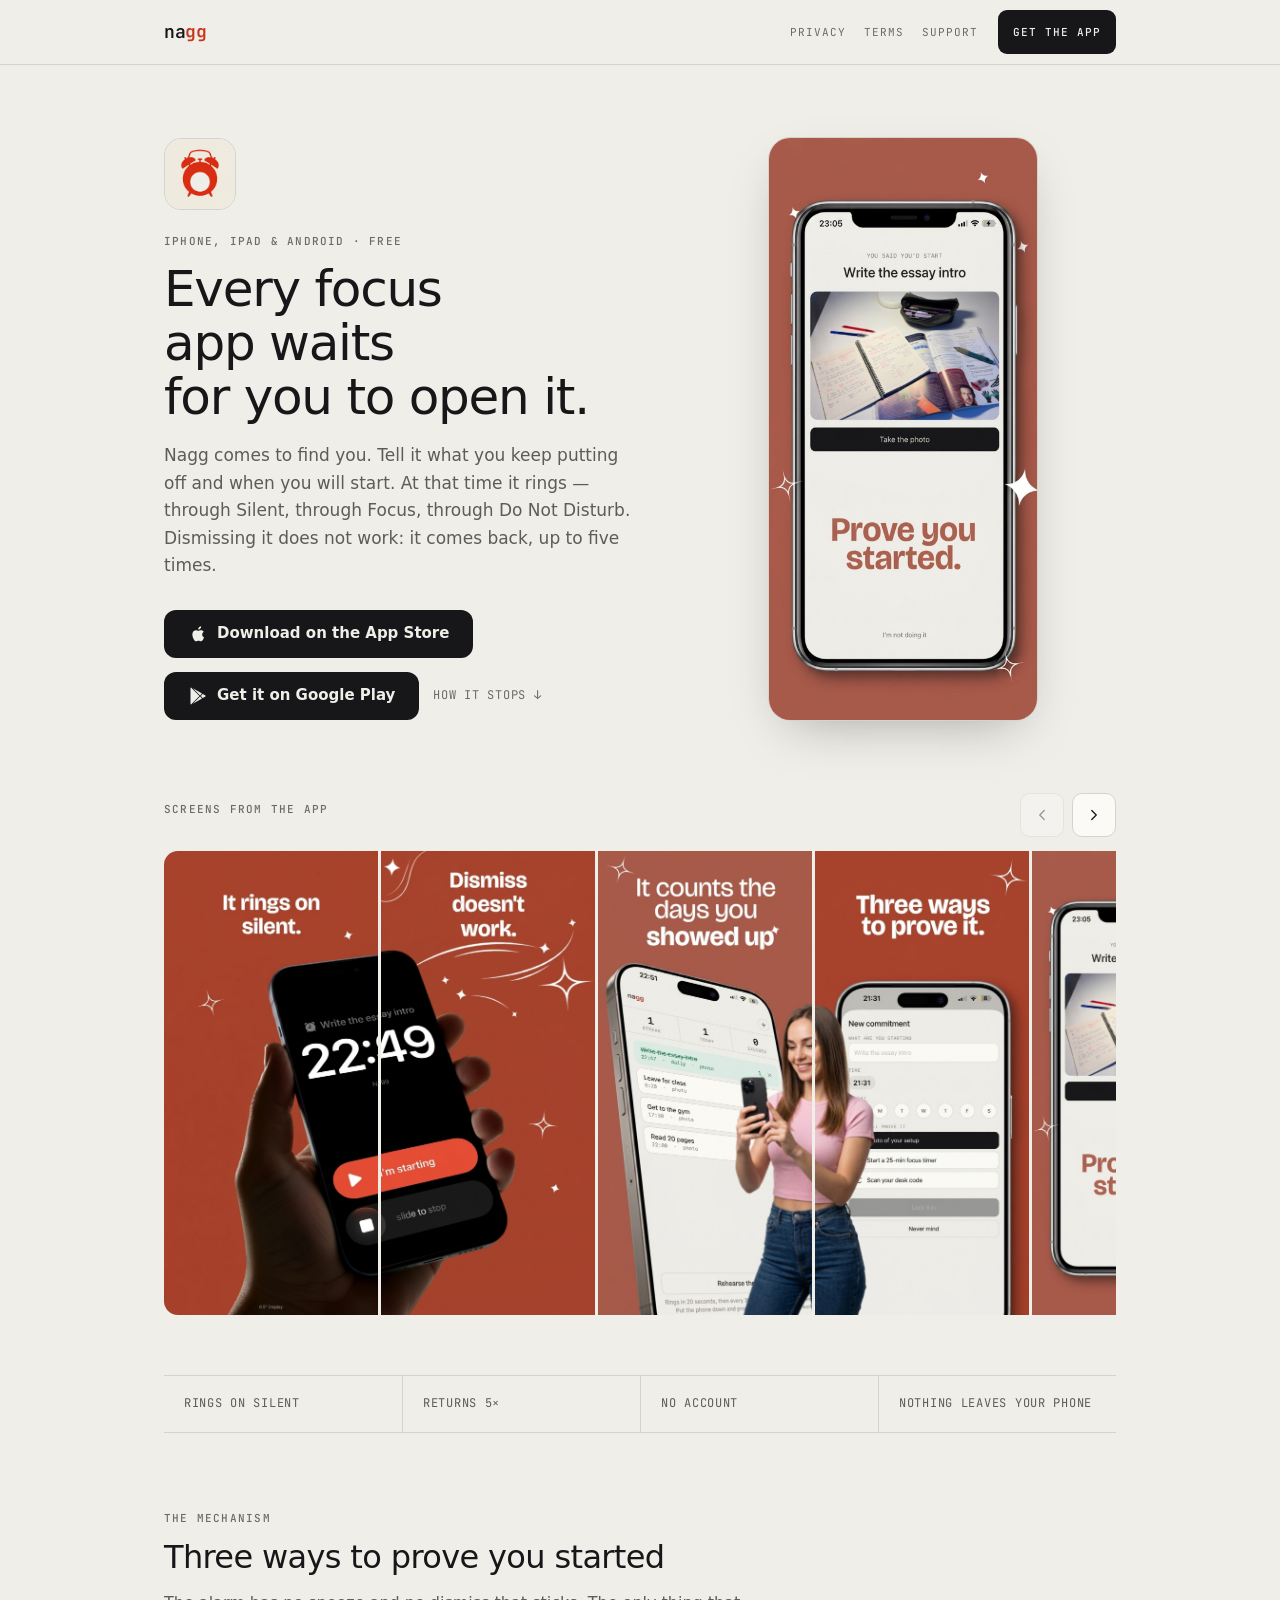
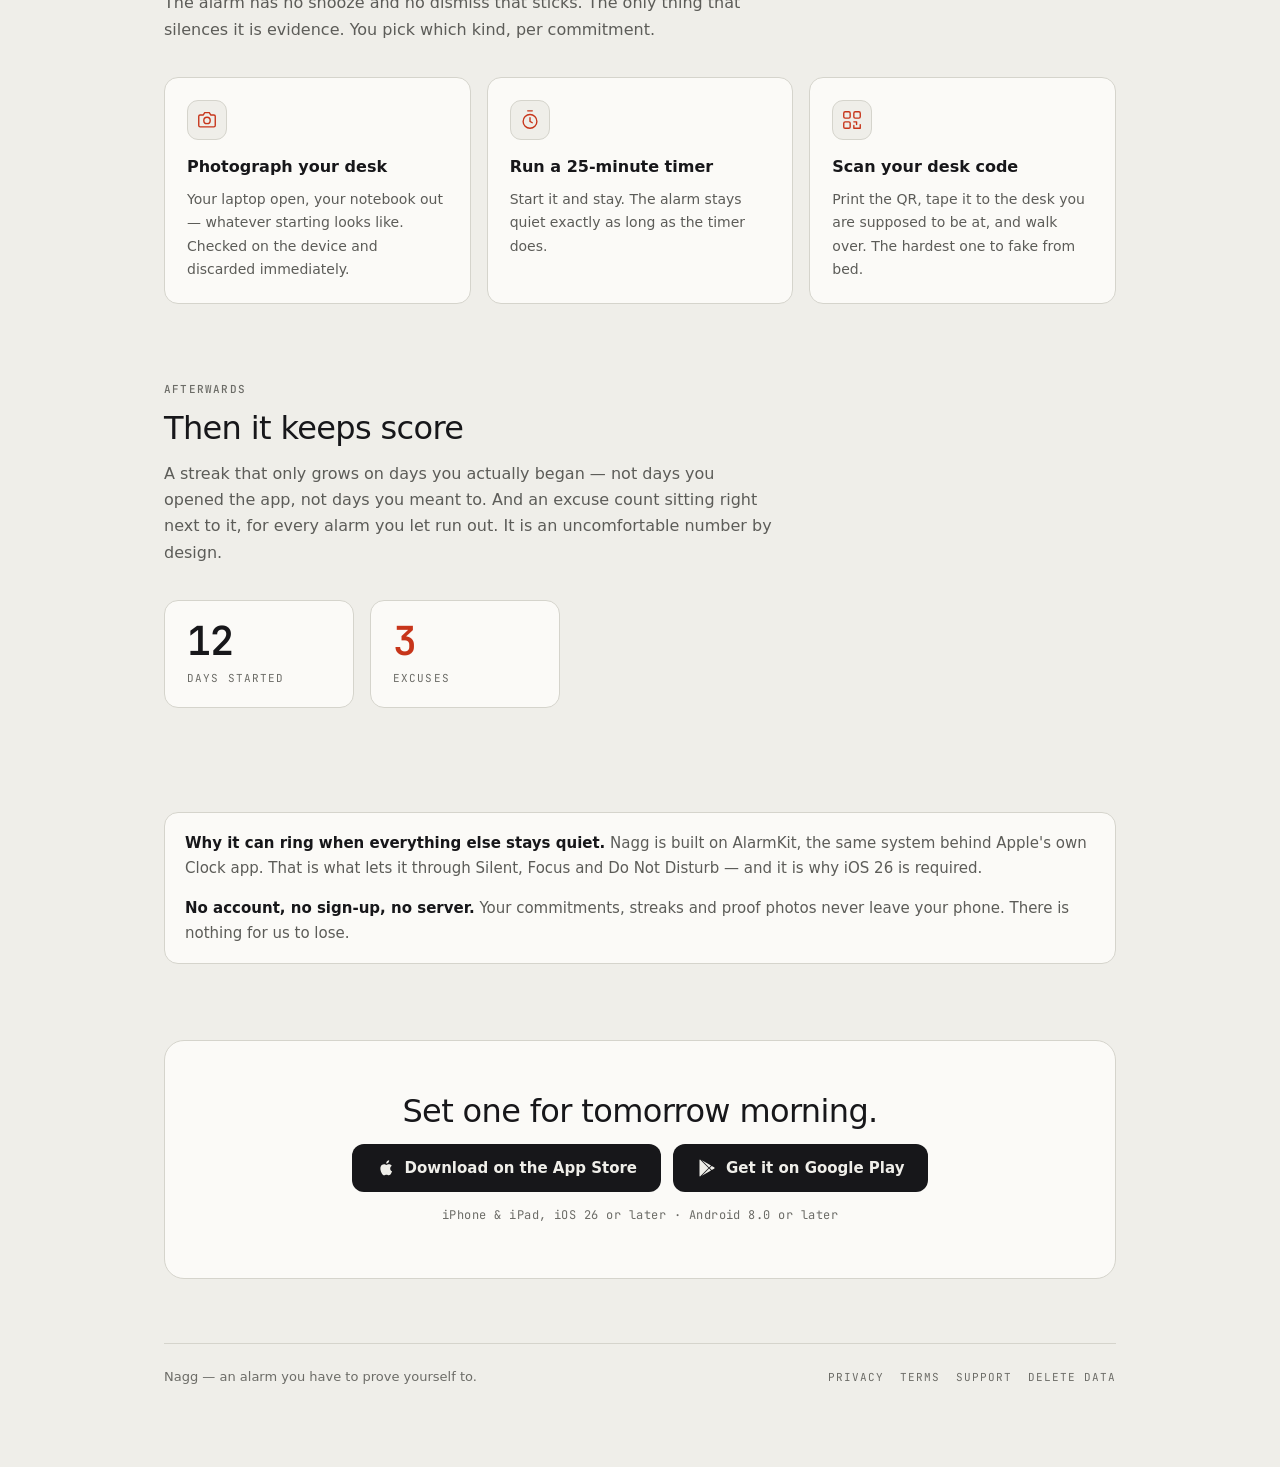
==== commit 55b163bb: "Put Google Play next to the App Store Android went live today and the page still offered one store. " ====
--- a/index.html
+++ b/index.html
@@ -4,7 +4,7 @@
 <meta charset="utf-8">
 <meta name="viewport" content="width=device-width, initial-scale=1">
 <title>Nagg — an alarm you have to prove yourself to</title>
-<meta name="description" content="An alarm that rings through Silent and Focus, and only stops when you prove you started. Free on iPhone and iPad.">
+<meta name="description" content="An alarm that rings through Silent and Focus, and only stops when you prove you started. Free on iPhone, iPad and Android.">
 <link rel="icon" href="img/icon.png">
 <link rel="apple-touch-icon" href="img/icon.png">
 <meta property="og:title" content="Nagg — an alarm you have to prove yourself to">
@@ -29,7 +29,7 @@
       <a href="terms.html">Terms</a>
       <a href="support.html">Support</a>
     </nav>
-    <a class="bar-cta" href="https://apps.apple.com/app/id6802195603">Get&nbsp;the&nbsp;app</a>
+    <a class="bar-cta" href="#get">Get&nbsp;the&nbsp;app</a>
   </div>
 </header>
 
@@ -38,7 +38,7 @@
 <section class="hero">
   <div class="hero-copy">
     <img class="appicon" src="img/icon.png" alt="" width="72" height="72">
-    <p class="eyebrow">iPhone &amp; iPad · iOS 26 · Free</p>
+    <p class="eyebrow">iPhone, iPad &amp; Android · Free</p>
     <h1>Every focus app waits<br>for you to open it.</h1>
     <p class="lede">Nagg comes to find you. Tell it what you keep putting off and when you
     will start. At that time it rings — through Silent, through Focus, through Do Not
@@ -49,6 +49,10 @@
         <svg viewBox="0 0 24 24" width="20" height="20" fill="currentColor" aria-hidden="true"><path d="M17.05 12.53c-.02-2.2 1.8-3.26 1.88-3.31-1.02-1.5-2.62-1.7-3.19-1.72-1.36-.14-2.65.8-3.34.8-.69 0-1.75-.78-2.87-.76-1.48.02-2.84.86-3.6 2.18-1.53 2.66-.39 6.6 1.1 8.76.73 1.06 1.6 2.25 2.74 2.2 1.1-.04 1.51-.71 2.84-.71 1.32 0 1.7.71 2.86.69 1.18-.02 1.93-1.08 2.65-2.14.84-1.23 1.18-2.42 1.2-2.48-.03-.01-2.3-.88-2.32-3.5zM14.9 5.36c.6-.74 1.01-1.75.9-2.76-.87.04-1.93.58-2.56 1.31-.56.65-1.06 1.69-.93 2.68.97.08 1.97-.5 2.59-1.23z"/></svg>
         <span>Download on the App Store</span>
       </a>
+      <a class="appstore" href="https://play.google.com/store/apps/details?id=com.r00tlab.nagg">
+        <svg viewBox="0 0 24 24" width="20" height="20" fill="currentColor" aria-hidden="true"><path d="M3.609 1.814 13.792 12 3.61 22.186a.996.996 0 0 1-.61-.92V2.734a1 1 0 0 1 .609-.92zm10.89 10.893 2.302 2.302-10.937 6.333 8.635-8.635zm3.199-3.198 2.807 1.626a1 1 0 0 1 0 1.73l-2.808 1.626L15.29 12l2.408-2.491zM5.864 2.658 16.802 8.99l-2.303 2.303-8.635-8.635z"/></svg>
+        <span>Get it on Google Play</span>
+      </a>
       <a class="ghost" href="#stop">How it stops ↓</a>
     </div>
   </div>
@@ -62,7 +66,7 @@
      wants to see the thing, not read further. -->
 <section class="gallery" aria-labelledby="shots-h">
   <div class="gallery-head">
-    <h2 id="shots-h" class="eyebrow">Screens from the App Store</h2>
+    <h2 id="shots-h" class="eyebrow">Screens from the app</h2>
     <div class="gallery-nav">
       <button type="button" class="arrow" data-scroll="-1" aria-label="Previous screenshots" aria-controls="shots">
         <svg viewBox="0 0 24 24" width="18" height="18" fill="none" stroke="currentColor" stroke-width="1.75" stroke-linecap="round" stroke-linejoin="round" aria-hidden="true"><path d="M15 18l-6-6 6-6"/></svg>
@@ -150,13 +154,19 @@
   </div>
 </section>
 
-<section class="tail">
+<section class="tail" id="get">
   <h2>Set one for tomorrow morning.</h2>
-  <a class="appstore" href="https://apps.apple.com/app/id6802195603">
-    <svg viewBox="0 0 24 24" width="20" height="20" fill="currentColor" aria-hidden="true"><path d="M17.05 12.53c-.02-2.2 1.8-3.26 1.88-3.31-1.02-1.5-2.62-1.7-3.19-1.72-1.36-.14-2.65.8-3.34.8-.69 0-1.75-.78-2.87-.76-1.48.02-2.84.86-3.6 2.18-1.53 2.66-.39 6.6 1.1 8.76.73 1.06 1.6 2.25 2.74 2.2 1.1-.04 1.51-.71 2.84-.71 1.32 0 1.7.71 2.86.69 1.18-.02 1.93-1.08 2.65-2.14.84-1.23 1.18-2.42 1.2-2.48-.03-.01-2.3-.88-2.32-3.5zM14.9 5.36c.6-.74 1.01-1.75.9-2.76-.87.04-1.93.58-2.56 1.31-.56.65-1.06 1.69-.93 2.68.97.08 1.97-.5 2.59-1.23z"/></svg>
-    <span>Download on the App Store</span>
-  </a>
-  <p class="req">iPhone &amp; iPad — requires iOS 26 or later</p>
+  <div class="stores">
+    <a class="appstore" href="https://apps.apple.com/app/id6802195603">
+      <svg viewBox="0 0 24 24" width="20" height="20" fill="currentColor" aria-hidden="true"><path d="M17.05 12.53c-.02-2.2 1.8-3.26 1.88-3.31-1.02-1.5-2.62-1.7-3.19-1.72-1.36-.14-2.65.8-3.34.8-.69 0-1.75-.78-2.87-.76-1.48.02-2.84.86-3.6 2.18-1.53 2.66-.39 6.6 1.1 8.76.73 1.06 1.6 2.25 2.74 2.2 1.1-.04 1.51-.71 2.84-.71 1.32 0 1.7.71 2.86.69 1.18-.02 1.93-1.08 2.65-2.14.84-1.23 1.18-2.42 1.2-2.48-.03-.01-2.3-.88-2.32-3.5zM14.9 5.36c.6-.74 1.01-1.75.9-2.76-.87.04-1.93.58-2.56 1.31-.56.65-1.06 1.69-.93 2.68.97.08 1.97-.5 2.59-1.23z"/></svg>
+      <span>Download on the App Store</span>
+    </a>
+    <a class="appstore" href="https://play.google.com/store/apps/details?id=com.r00tlab.nagg">
+      <svg viewBox="0 0 24 24" width="20" height="20" fill="currentColor" aria-hidden="true"><path d="M3.609 1.814 13.792 12 3.61 22.186a.996.996 0 0 1-.61-.92V2.734a1 1 0 0 1 .609-.92zm10.89 10.893 2.302 2.302-10.937 6.333 8.635-8.635zm3.199-3.198 2.807 1.626a1 1 0 0 1 0 1.73l-2.808 1.626L15.29 12l2.408-2.491zM5.864 2.658 16.802 8.99l-2.303 2.303-8.635-8.635z"/></svg>
+      <span>Get it on Google Play</span>
+    </a>
+  </div>
+  <p class="req">iPhone &amp; iPad, iOS 26 or later · Android 8.0 or later</p>
 </section>
 
 <footer>
--- a/style.css
+++ b/style.css
@@ -419,6 +419,16 @@
 .tail h2 { margin: 0 0 24px; }
 .tail .req { margin-bottom: 0; }
 
+/* Two stores, equal weight — neither platform is the afterthought now. They sit side by
+   side on a desktop and stack full-width on a phone, where whichever one the reader
+   cannot use is simply the wrong button rather than a cramped one. */
+.stores {
+  display: flex;
+  flex-wrap: wrap;
+  justify-content: center;
+  gap: 12px;
+}
+
 body.home footer {
   display: flex;
   flex-wrap: wrap;
@@ -442,6 +452,7 @@
 @media (max-width: 480px) {
   body.home .wrap { padding-left: 20px; padding-right: 20px; }
   .appstore { width: 100%; justify-content: center; }
+  .stores { width: 100%; }
   .cta-row { gap: 10px; }
   .score { flex-direction: column; }
   .fig { flex: 1 1 auto; }
